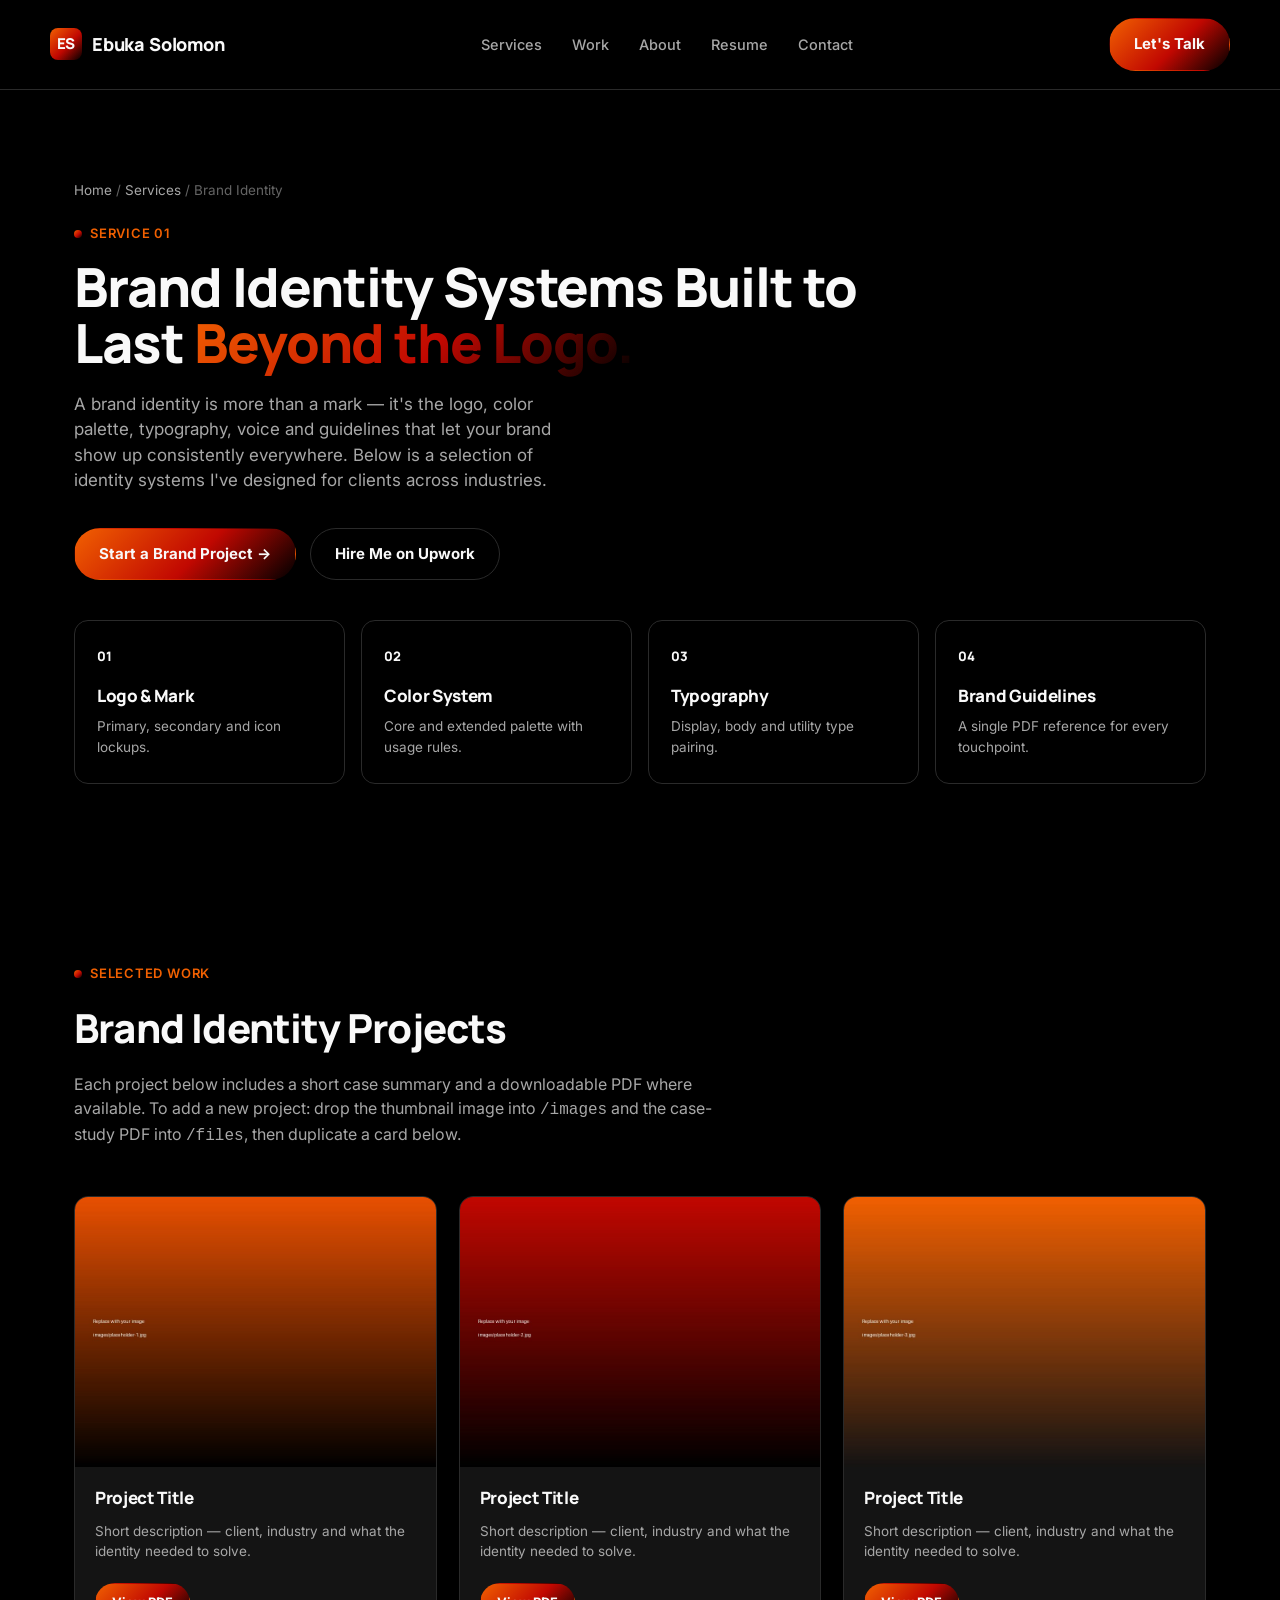
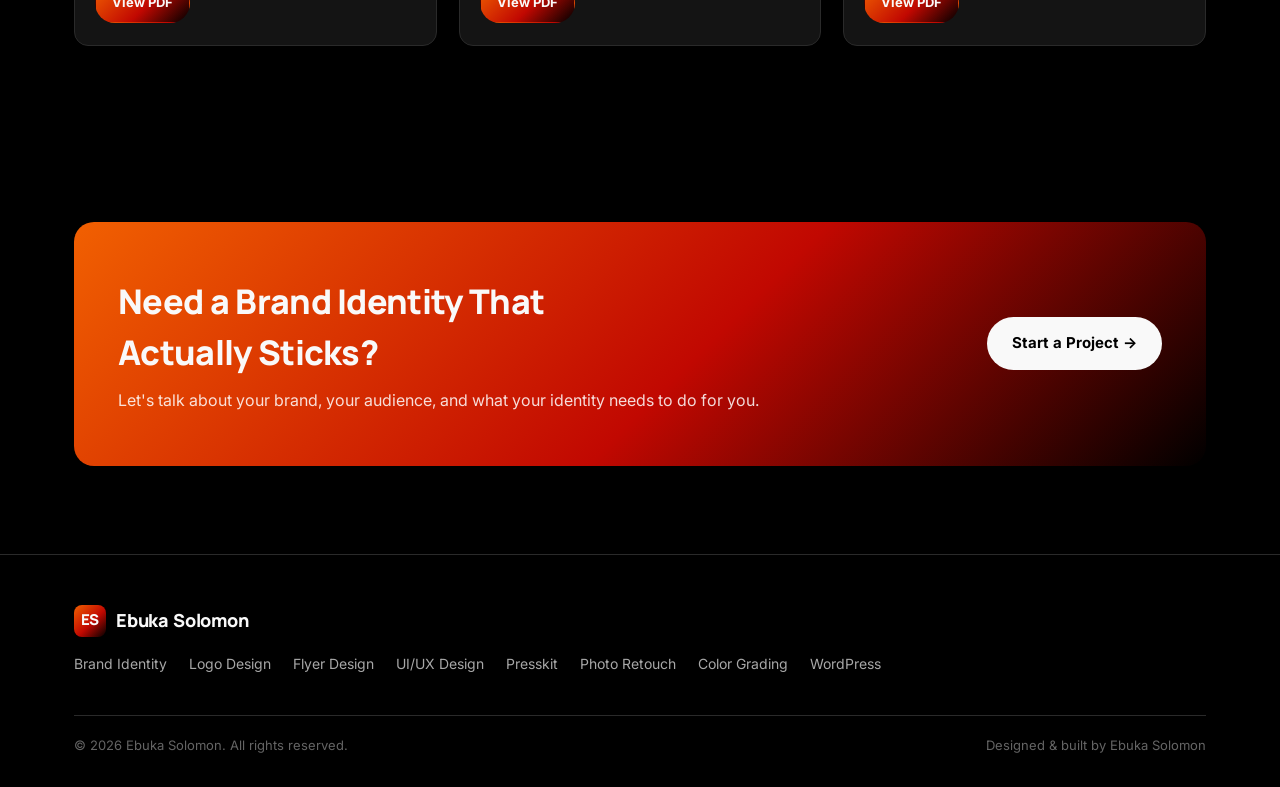
==== brand-identity/index.html @ 31905769 "Add files via upload" ====
<!DOCTYPE html>
<html lang="en">
<head>
<meta charset="UTF-8">
<meta name="viewport" content="width=device-width, initial-scale=1.0">
<title>Brand Identity Design — Ebuka Solomon</title>
<meta name="description" content="Brand identity design portfolio by Ebuka Solomon — logo systems, color, type and full brand guidelines.">
<link rel="preconnect" href="https://fonts.googleapis.com">
<link href="https://fonts.googleapis.com/css2?family=Manrope:wght@500;700;800&family=Inter:wght@400;500;600;700&display=swap" rel="stylesheet">
<link rel="stylesheet" href="../css/styles.css">
<link rel="icon" href="../favicon.ico" sizes="any">
<link rel="icon" type="image/png" sizes="32x32" href="../favicon-32.png">
<link rel="icon" type="image/png" sizes="16x16" href="../favicon-16.png">
<link rel="apple-touch-icon" href="../apple-touch-icon.png">
<link rel="manifest" href="../site.webmanifest">
</head>
<body>

<header class="site-header">
  <div class="wrap nav">
    <a href="../index.html" class="logo">
      <span class="logo-mark">ES</span> Ebuka Solomon
    </a>
    <ul class="nav-links">
      <li><a href="../index.html#services">Services</a></li>
      <li><a href="../index.html#work">Work</a></li>
      <li><a href="../index.html#about">About</a></li>
      <li><a href="../index.html#resume">Resume</a></li>
      <li><a href="../index.html#contact">Contact</a></li>
    </ul>
    <div class="nav-cta">
      <a href="../index.html#contact" class="btn btn-primary">Let's Talk</a>
      <button class="nav-toggle">☰</button>
    </div>
  </div>
</header>

<!-- SERVICE HERO -->
<section class="hero" style="padding-bottom:40px;">
  <div class="wrap">
    <div class="breadcrumb reveal"><a href="../index.html">Home</a> / <a href="../index.html#services">Services</a> / Brand Identity</div>
    <span class="eyebrow reveal">Service 01</span>
    <h1 class="reveal" style="font-size:clamp(34px,4.6vw,54px); max-width:820px;">Brand Identity Systems Built to Last <span class="accent">Beyond the Logo.</span></h1>
    <p class="hero-sub reveal">A brand identity is more than a mark — it's the logo, color palette, typography, voice and guidelines that let your brand show up consistently everywhere. Below is a selection of identity systems I've designed for clients across industries.</p>
    <div class="hero-cta reveal">
      <a href="../index.html#contact" class="btn btn-primary">Start a Brand Project →</a>
      <a href="https://www.upwork.com/freelancers/ebukasolomon" class="btn btn-outline" target="_blank">Hire Me on Upwork</a>
    </div>
  </div>
</section>

<!-- WHAT'S INCLUDED -->
<section style="padding-top:0;">
  <div class="wrap reveal">
    <div class="services-grid" style="grid-template-columns:repeat(4,1fr);">
      <div class="service-card featured"><span class="num">01</span><h3>Logo &amp; Mark</h3><p>Primary, secondary and icon lockups.</p></div>
      <div class="service-card featured"><span class="num">02</span><h3>Color System</h3><p>Core and extended palette with usage rules.</p></div>
      <div class="service-card featured"><span class="num">03</span><h3>Typography</h3><p>Display, body and utility type pairing.</p></div>
      <div class="service-card featured"><span class="num">04</span><h3>Brand Guidelines</h3><p>A single PDF reference for every touchpoint.</p></div>
    </div>
  </div>
</section>

<!-- PROJECT GRID -->
<section>
  <div class="wrap">
    <div class="section-head reveal">
      <span class="eyebrow">Selected Work</span>
      <h2>Brand Identity Projects</h2>
      <p>Each project below includes a short case summary and a downloadable PDF where available. To add a new project: drop the thumbnail image into <code>/images</code> and the case-study PDF into <code>/files</code>, then duplicate a card below.</p>
    </div>

    <div class="project-grid reveal">

      <!-- PROJECT CARD 1 — duplicate this block for each new project -->
      <div class="project-card">
        <img class="project-thumb" src="../images/placeholder-1.jpg" alt="Project thumbnail — replace with your image">
        <div class="project-body">
          <h3>Project Title</h3>
          <p>Short description — client, industry and what the identity needed to solve.</p>
          <div class="project-links">
            <a class="pdf" href="../files/project-brief.pdf" target="_blank">View PDF</a>
          </div>
        </div>
      </div>

      <!-- PROJECT CARD 2 -->
      <div class="project-card">
        <img class="project-thumb" src="../images/placeholder-2.jpg" alt="Project thumbnail — replace with your image">
        <div class="project-body">
          <h3>Project Title</h3>
          <p>Short description — client, industry and what the identity needed to solve.</p>
          <div class="project-links">
            <a class="pdf" href="../files/project-brief.pdf" target="_blank">View PDF</a>
          </div>
        </div>
      </div>

      <!-- PROJECT CARD 3 -->
      <div class="project-card">
        <img class="project-thumb" src="../images/placeholder-3.jpg" alt="Project thumbnail — replace with your image">
        <div class="project-body">
          <h3>Project Title</h3>
          <p>Short description — client, industry and what the identity needed to solve.</p>
          <div class="project-links">
            <a class="pdf" href="../files/project-brief.pdf" target="_blank">View PDF</a>
          </div>
        </div>
      </div>

    </div>
  </div>
</section>

<!-- CTA -->
<section>
  <div class="wrap reveal">
    <div class="cta-panel">
      <div>
        <h2>Need a Brand Identity That Actually Sticks?</h2>
        <p>Let's talk about your brand, your audience, and what your identity needs to do for you.</p>
      </div>
      <a href="../index.html#contact" class="btn btn-dark">Start a Project →</a>
    </div>
  </div>
</section>

<footer class="site-footer">
  <div class="wrap">
    <div class="footer-grid">
      <div>
        <a href="../index.html" class="logo"><span class="logo-mark">ES</span> Ebuka Solomon</a>
        <ul class="footer-links">
          <li><a href="../brand-identity/index.html">Brand Identity</a></li>
          <li><a href="../logo-design/index.html">Logo Design</a></li>
          <li><a href="../flyer-design/index.html">Flyer Design</a></li>
          <li><a href="../ui-ux-design/index.html">UI/UX Design</a></li>
          <li><a href="../press-kit/index.html">Presskit</a></li>
          <li><a href="../photo-retouch/index.html">Photo Retouch</a></li>
          <li><a href="../color-grading/index.html">Color Grading</a></li>
          <li><a href="../wordpress-design/index.html">WordPress</a></li>
        </ul>
      </div>
    </div>
    <div class="footer-bottom">
      <span>© 2026 Ebuka Solomon. All rights reserved.</span>
      <span>Designed &amp; built by Ebuka Solomon</span>
    </div>
  </div>
</footer>

<script src="../js/main.js"></script>
</body>
</html>
---- css/styles.css ----
/* =========================================================
   EBUKA SOLOMON — PORTFOLIO DESIGN SYSTEM
   Palette: Branding Orange #E85002, Black #000000,
   Gradient (#F16001 -> #C10801 -> #000000),
   White #F9F9F9, Gray #646464, Dark Gray #333333, Light Gray #A7A7A7
   ========================================================= */

:root {
  --black: #000000;
  --dark-gray: #1A1A1A;
  --panel: #141414;
  --border: #2A2A2A;
  --orange: #E85002;
  --orange-bright: #F16001;
  --orange-deep: #C10801;
  --white: #F9F9F9;
  --gray: #646464;
  --light-gray: #A7A7A7;

  --grad-brand: linear-gradient(135deg, #F16001 0%, #C10801 55%, #000000 100%);

  --font-display: "Manrope", "Helvetica Neue", Arial, sans-serif;
  --font-body: "Inter", "Helvetica Neue", Arial, sans-serif;

  --radius-lg: 20px;
  --radius-md: 14px;
  --radius-sm: 8px;

  --container: 1180px;
}

* { box-sizing: border-box; }
html { scroll-behavior: smooth; }

body {
  margin: 0;
  background: var(--black);
  color: var(--white);
  font-family: var(--font-body);
  line-height: 1.5;
  -webkit-font-smoothing: antialiased;
}

img { max-width: 100%; display: block; }
a { color: inherit; text-decoration: none; }

h1, h2, h3, h4 {
  font-family: var(--font-display);
  margin: 0;
  letter-spacing: -0.02em;
  font-weight: 800;
}

p { margin: 0; color: var(--light-gray); }

.wrap {
  max-width: var(--container);
  margin: 0 auto;
  padding: 0 24px;
}

.eyebrow {
  display: inline-flex;
  align-items: center;
  gap: 8px;
  font-family: var(--font-body);
  font-size: 13px;
  font-weight: 600;
  letter-spacing: 0.06em;
  text-transform: uppercase;
  color: var(--orange-bright);
  margin-bottom: 14px;
}
.eyebrow::before {
  content: "";
  width: 8px;
  height: 8px;
  border-radius: 50%;
  background: var(--grad-brand);
}

/* ---------- Buttons ---------- */
.btn {
  display: inline-flex;
  align-items: center;
  gap: 8px;
  padding: 14px 24px;
  border-radius: 999px;
  font-weight: 700;
  font-size: 15px;
  font-family: var(--font-body);
  border: 1px solid transparent;
  cursor: pointer;
  transition: transform .15s ease, opacity .15s ease, background .15s ease;
}
.btn:hover { transform: translateY(-2px); }
.btn-primary { background: var(--grad-brand); color: var(--white); }
.btn-primary:hover { opacity: .92; }
.btn-outline { border-color: var(--border); color: var(--white); background: transparent; }
.btn-outline:hover { border-color: var(--orange-bright); }
.btn-dark { background: var(--white); color: var(--black); }

/* ---------- Header / Nav ---------- */
.site-header {
  position: sticky;
  top: 0;
  z-index: 50;
  background: rgba(0,0,0,0.85);
  backdrop-filter: blur(10px);
  border-bottom: 1px solid var(--border);
}
.nav {
  display: flex;
  align-items: center;
  justify-content: space-between;
  padding: 18px 0;
}
.logo {
  display: flex;
  align-items: center;
  gap: 10px;
  font-family: var(--font-display);
  font-weight: 800;
  font-size: 18px;
  letter-spacing: -0.01em;
}
.logo-mark {
  width: 32px;
  height: 32px;
  border-radius: 8px;
  background: var(--grad-brand);
  display: flex;
  align-items: center;
  justify-content: center;
  font-size: 15px;
  font-weight: 800;
  color: var(--white);
}
.nav-links {
  display: flex;
  align-items: center;
  gap: 30px;
  list-style: none;
  padding: 0;
  margin: 0;
}
.nav-links a {
  font-size: 14.5px;
  font-weight: 500;
  color: var(--light-gray);
  transition: color .15s ease;
}
.nav-links a:hover, .nav-links a.active { color: var(--white); }
.nav-cta { display: flex; align-items: center; gap: 14px; }
.nav-toggle { display: none; }

@media (max-width: 860px) {
  .nav-links { display: none; }
  .nav-toggle {
    display: block;
    background: none;
    border: 1px solid var(--border);
    border-radius: 8px;
    color: var(--white);
    padding: 8px 12px;
    font-size: 14px;
  }
}

/* ---------- Hero ---------- */
.hero {
  padding: 90px 0 60px;
  position: relative;
  overflow: hidden;
}
.hero-grid {
  display: grid;
  grid-template-columns: 1.1fr 0.9fr;
  gap: 40px;
  align-items: center;
}
.hero h1 {
  font-size: clamp(38px, 5.2vw, 64px);
  line-height: 1.04;
}
.hero h1 .accent {
  background: var(--grad-brand);
  -webkit-background-clip: text;
  background-clip: text;
  color: transparent;
}
.hero-sub {
  margin-top: 22px;
  font-size: 17px;
  max-width: 480px;
  color: var(--light-gray);
}
.hero-cta {
  display: flex;
  gap: 14px;
  margin-top: 34px;
  flex-wrap: wrap;
}
.hero-visual {
  position: relative;
  height: 380px;
  border-radius: var(--radius-lg);
  background: radial-gradient(circle at 30% 30%, #F16001 0%, #C10801 45%, #000000 85%);
  overflow: hidden;
}
.hero-visual::after {
  content: "";
  position: absolute;
  inset: 0;
  background: radial-gradient(circle at 70% 75%, rgba(255,255,255,0.12), transparent 55%);
}
.trust-strip {
  margin-top: 60px;
  padding-top: 30px;
  border-top: 1px solid var(--border);
  display: flex;
  align-items: center;
  gap: 34px;
  flex-wrap: wrap;
}
.trust-strip span {
  color: var(--gray);
  font-size: 13px;
  text-transform: uppercase;
  letter-spacing: 0.06em;
}
.trust-strip .platforms {
  display: flex;
  gap: 26px;
  flex-wrap: wrap;
  font-family: var(--font-display);
  font-weight: 700;
  color: var(--light-gray);
  font-size: 15px;
}

/* ---------- Sections generic ---------- */
section { padding: 88px 0; }
.section-head {
  max-width: 640px;
  margin-bottom: 48px;
}
.section-head h2 { font-size: clamp(28px, 3.4vw, 40px); }
.section-head p { margin-top: 14px; font-size: 16px; }

.section-light {
  background: var(--white);
  color: var(--black);
  border-radius: 32px;
}
.section-light p { color: var(--gray); }
.section-light .eyebrow { color: var(--orange-deep); }

/* ---------- Services grid ---------- */
.services-grid {
  display: grid;
  grid-template-columns: repeat(4, 1fr);
  gap: 16px;
}
.service-card {
  background: var(--black);
  border: 1px solid var(--border);
  border-radius: var(--radius-md);
  padding: 26px 22px;
  transition: border-color .15s ease, transform .15s ease;
}
.service-card:hover { border-color: var(--orange); transform: translateY(-3px); }
.service-card .num {
  font-family: var(--font-display);
  font-weight: 800;
  font-size: 13px;
  color: var(--orange);
  margin-bottom: 16px;
  display: block;
}
.service-card h3 { font-size: 17px; color: var(--black); margin-bottom: 8px; }
.service-card p { font-size: 13.5px; color: var(--gray); }
.service-card .learn {
  margin-top: 16px;
  font-size: 13px;
  font-weight: 700;
  color: var(--orange-deep);
  display: inline-flex;
  align-items: center;
  gap: 6px;
}
.service-card.featured { background: var(--black); }
.service-card.featured h3, .service-card.featured .num { color: var(--white); }
.service-card.featured p { color: var(--light-gray); }

@media (max-width: 980px) { .services-grid { grid-template-columns: repeat(2, 1fr); } }
@media (max-width: 560px) { .services-grid { grid-template-columns: 1fr; } }

/* ---------- Stats ---------- */
.stats-panel {
  display: grid;
  grid-template-columns: repeat(4, 1fr);
  gap: 16px;
  background: var(--orange);
  border-radius: var(--radius-lg);
  padding: 34px 30px;
}
.stat h3 { font-size: 34px; color: var(--white); }
.stat p { color: rgba(255,255,255,0.85); font-size: 13px; margin-top: 4px; }
@media (max-width: 700px) { .stats-panel { grid-template-columns: repeat(2, 1fr); } }

/* ---------- Project / work grid ---------- */
.filter-row {
  display: flex;
  gap: 10px;
  flex-wrap: wrap;
  margin-bottom: 36px;
}
.filter-pill {
  padding: 9px 18px;
  border-radius: 999px;
  border: 1px solid var(--border);
  font-size: 13.5px;
  font-weight: 600;
  color: var(--light-gray);
  background: transparent;
  cursor: pointer;
}
.filter-pill.active { background: var(--grad-brand); color: var(--white); border-color: transparent; }

.project-grid {
  display: grid;
  grid-template-columns: repeat(3, 1fr);
  gap: 22px;
}
.project-card {
  border-radius: var(--radius-md);
  overflow: hidden;
  background: var(--panel);
  border: 1px solid var(--border);
  display: flex;
  flex-direction: column;
}
.project-thumb {
  aspect-ratio: 4/3;
  width: 100%;
  object-fit: cover;
  background: var(--dark-gray);
}
.project-body { padding: 18px 20px 22px; display: flex; flex-direction: column; gap: 10px; flex: 1; }
.project-body h3 { font-size: 17px; }
.project-body p { font-size: 13.5px; }
.project-links {
  margin-top: auto;
  display: flex;
  gap: 10px;
  padding-top: 12px;
  flex-wrap: wrap;
}
.project-links a {
  font-size: 13px;
  font-weight: 700;
  padding: 9px 16px;
  border-radius: 999px;
  border: 1px solid var(--border);
}
.project-links a.pdf { background: var(--grad-brand); border-color: transparent; }
.project-links a:hover { border-color: var(--orange-bright); }

@media (max-width: 980px) { .project-grid { grid-template-columns: repeat(2, 1fr); } }
@media (max-width: 620px) { .project-grid { grid-template-columns: 1fr; } }

/* ---------- Resume block ---------- */
.resume-block {
  display: flex;
  align-items: center;
  justify-content: space-between;
  gap: 30px;
  flex-wrap: wrap;
  background: var(--panel);
  border: 1px solid var(--border);
  border-radius: var(--radius-lg);
  padding: 40px;
}
.resume-block h3 { font-size: 24px; margin-bottom: 8px; }
.resume-block p { max-width: 420px; }

/* ---------- Testimonial / CTA ---------- */
.cta-panel {
  background: var(--grad-brand);
  border-radius: var(--radius-lg);
  padding: 54px 44px;
  display: flex;
  align-items: center;
  justify-content: space-between;
  gap: 30px;
  flex-wrap: wrap;
}
.cta-panel h2 { font-size: clamp(26px, 3vw, 34px); max-width: 460px; }
.cta-panel p { color: rgba(255,255,255,0.85); margin-top: 10px; }

/* ---------- Footer ---------- */
.site-footer {
  border-top: 1px solid var(--border);
  padding: 50px 0 34px;
}
.footer-grid {
  display: flex;
  justify-content: space-between;
  flex-wrap: wrap;
  gap: 30px;
}
.footer-links {
  display: flex;
  gap: 22px;
  list-style: none;
  padding: 0;
  margin: 14px 0 0;
  flex-wrap: wrap;
}
.footer-links a { color: var(--light-gray); font-size: 14px; }
.footer-links a:hover { color: var(--orange-bright); }
.footer-bottom {
  margin-top: 40px;
  padding-top: 20px;
  border-top: 1px solid var(--border);
  display: flex;
  justify-content: space-between;
  flex-wrap: wrap;
  gap: 10px;
  color: var(--gray);
  font-size: 13px;
}

/* ---------- About page bits ---------- */
.about-grid {
  display: grid;
  grid-template-columns: 0.8fr 1.2fr;
  gap: 50px;
  align-items: center;
}
.about-photo {
  aspect-ratio: 4/5;
  border-radius: var(--radius-lg);
  background: var(--grad-brand);
}
@media (max-width: 860px) { .about-grid, .hero-grid { grid-template-columns: 1fr; } .hero-visual { height: 260px; } }

/* ---------- Breadcrumb (service pages) ---------- */
.breadcrumb {
  font-size: 13.5px;
  color: var(--gray);
  margin-bottom: 20px;
}
.breadcrumb a { color: var(--light-gray); }
.breadcrumb a:hover { color: var(--orange-bright); }

/* ---------- Contact ---------- */
.contact-grid {
  display: grid;
  grid-template-columns: 1fr 1fr;
  gap: 40px;
}
.contact-list { display: flex; flex-direction: column; gap: 18px; margin-top: 26px; }
.contact-item {
  display: flex;
  align-items: center;
  gap: 14px;
  padding: 16px 18px;
  border: 1px solid var(--border);
  border-radius: var(--radius-md);
}
.contact-item .ic {
  width: 38px; height: 38px;
  border-radius: 50%;
  background: var(--grad-brand);
  display: flex; align-items: center; justify-content: center;
  font-weight: 800;
  flex-shrink: 0;
}
@media (max-width: 860px) { .contact-grid { grid-template-columns: 1fr; } }

.reveal { opacity: 0; transform: translateY(18px); transition: opacity .6s ease, transform .6s ease; }
.reveal.in { opacity: 1; transform: none; }

@media (prefers-reduced-motion: reduce) {
  .reveal { opacity: 1; transform: none; transition: none; }
  html { scroll-behavior: auto; }
}
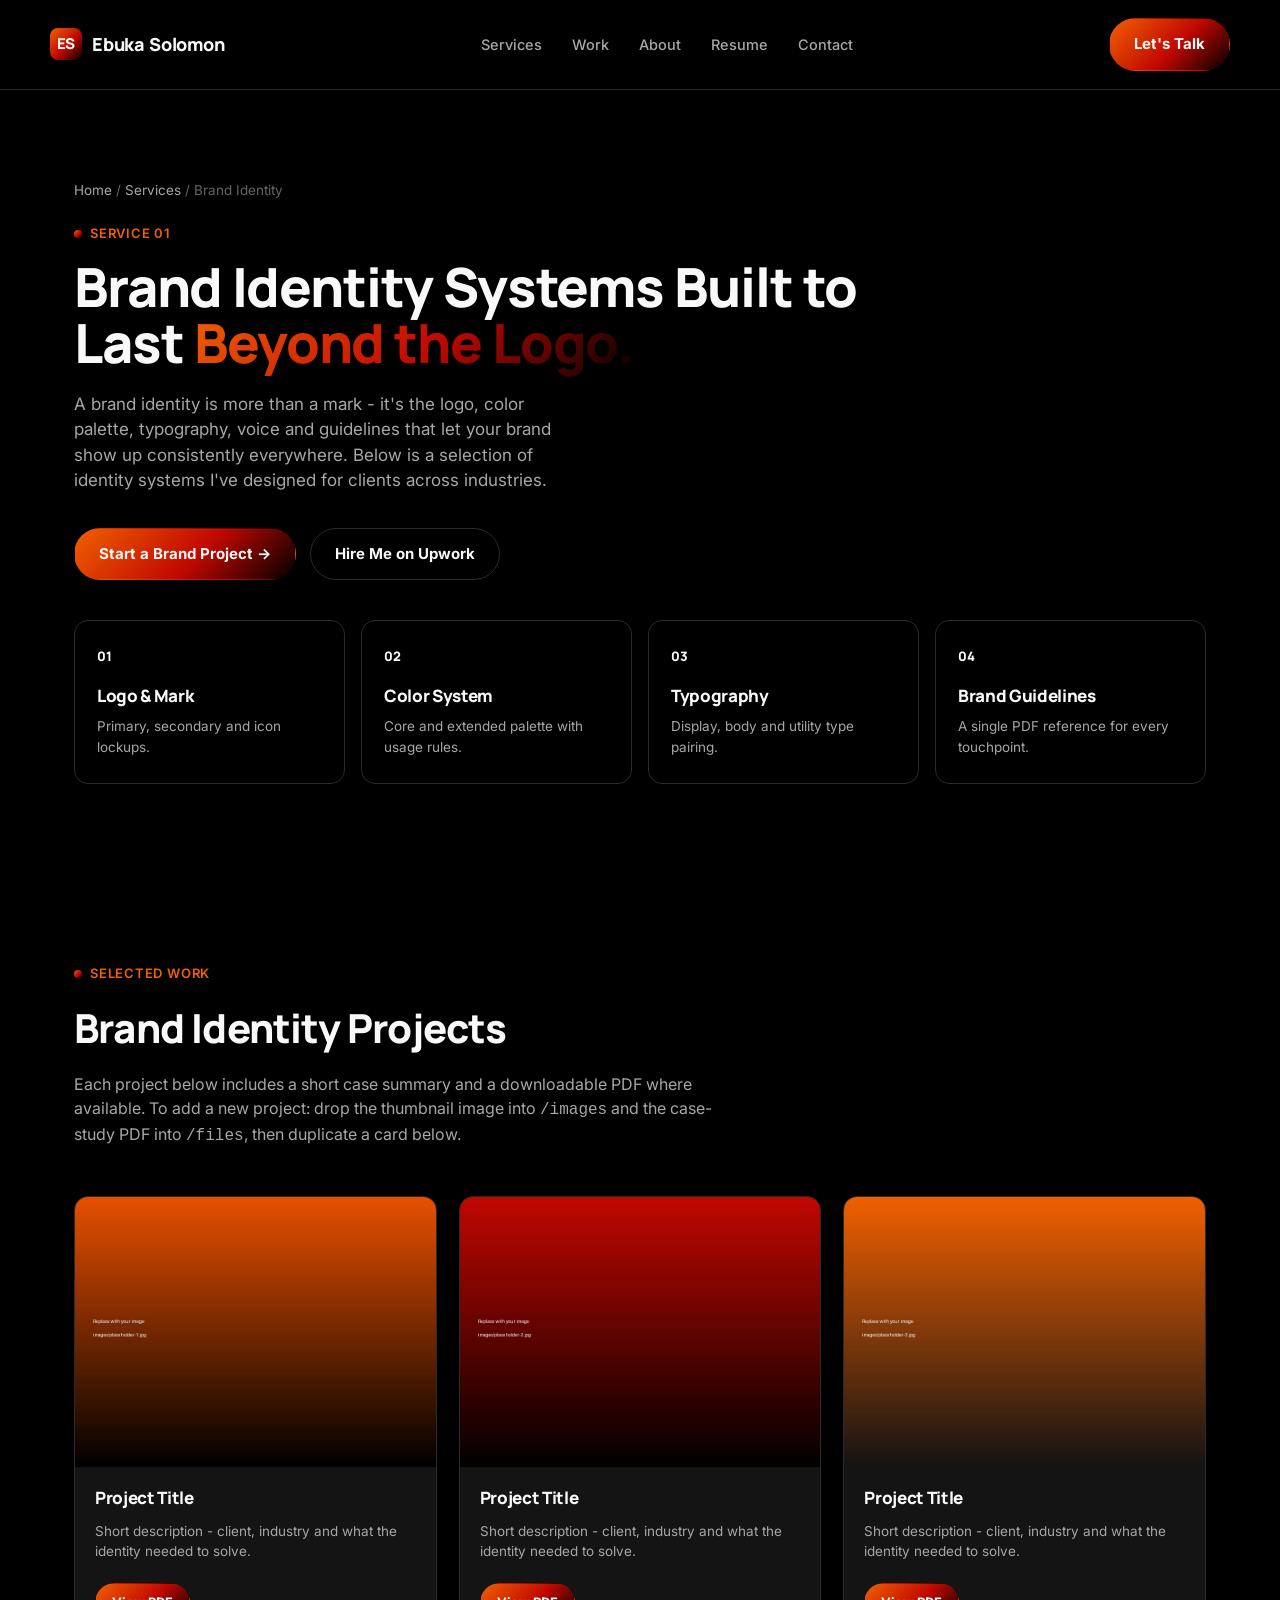
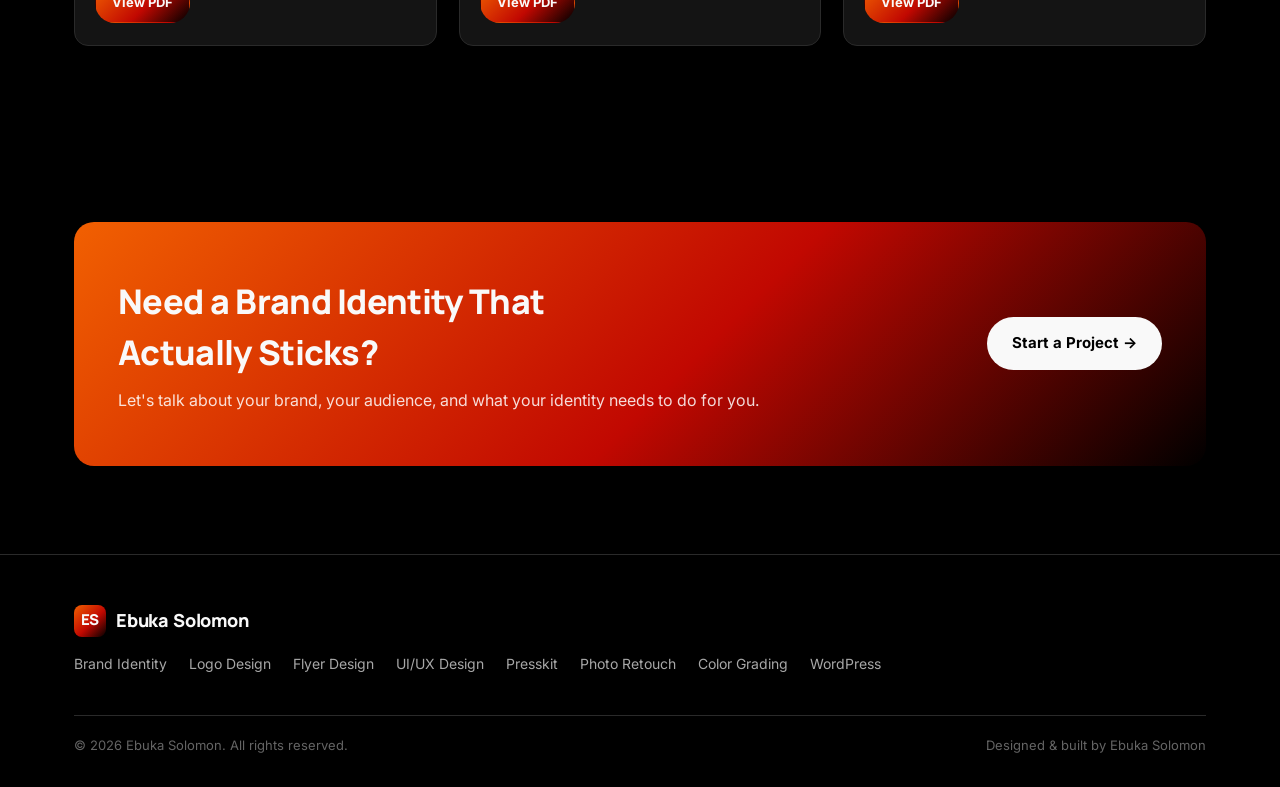
==== commit 82a39b78: "Add files via upload" ====
--- a/brand-identity/index.html
+++ b/brand-identity/index.html
@@ -3,8 +3,8 @@
 <head>
 <meta charset="UTF-8">
 <meta name="viewport" content="width=device-width, initial-scale=1.0">
-<title>Brand Identity Design — Ebuka Solomon</title>
-<meta name="description" content="Brand identity design portfolio by Ebuka Solomon — logo systems, color, type and full brand guidelines.">
+<title>Brand Identity Design - Ebuka Solomon</title>
+<meta name="description" content="Brand identity design portfolio by Ebuka Solomon - logo systems, color, type and full brand guidelines.">
 <link rel="preconnect" href="https://fonts.googleapis.com">
 <link href="https://fonts.googleapis.com/css2?family=Manrope:wght@500;700;800&family=Inter:wght@400;500;600;700&display=swap" rel="stylesheet">
 <link rel="stylesheet" href="../css/styles.css">
@@ -25,7 +25,7 @@
       <li><a href="../index.html#services">Services</a></li>
       <li><a href="../index.html#work">Work</a></li>
       <li><a href="../index.html#about">About</a></li>
-      <li><a href="../index.html#resume">Resume</a></li>
+      <li><a href="../resume/index.html">Resume</a></li>
       <li><a href="../index.html#contact">Contact</a></li>
     </ul>
     <div class="nav-cta">
@@ -41,7 +41,7 @@
     <div class="breadcrumb reveal"><a href="../index.html">Home</a> / <a href="../index.html#services">Services</a> / Brand Identity</div>
     <span class="eyebrow reveal">Service 01</span>
     <h1 class="reveal" style="font-size:clamp(34px,4.6vw,54px); max-width:820px;">Brand Identity Systems Built to Last <span class="accent">Beyond the Logo.</span></h1>
-    <p class="hero-sub reveal">A brand identity is more than a mark — it's the logo, color palette, typography, voice and guidelines that let your brand show up consistently everywhere. Below is a selection of identity systems I've designed for clients across industries.</p>
+    <p class="hero-sub reveal">A brand identity is more than a mark - it's the logo, color palette, typography, voice and guidelines that let your brand show up consistently everywhere. Below is a selection of identity systems I've designed for clients across industries.</p>
     <div class="hero-cta reveal">
       <a href="../index.html#contact" class="btn btn-primary">Start a Brand Project →</a>
       <a href="https://www.upwork.com/freelancers/ebukasolomon" class="btn btn-outline" target="_blank">Hire Me on Upwork</a>
@@ -72,12 +72,12 @@
 
     <div class="project-grid reveal">
 
-      <!-- PROJECT CARD 1 — duplicate this block for each new project -->
+      <!-- PROJECT CARD 1 - duplicate this block for each new project -->
       <div class="project-card">
-        <img class="project-thumb" src="../images/placeholder-1.jpg" alt="Project thumbnail — replace with your image">
+        <img class="project-thumb" src="../images/placeholder-1.jpg" alt="Project thumbnail - replace with your image">
         <div class="project-body">
           <h3>Project Title</h3>
-          <p>Short description — client, industry and what the identity needed to solve.</p>
+          <p>Short description - client, industry and what the identity needed to solve.</p>
           <div class="project-links">
             <a class="pdf" href="../files/project-brief.pdf" target="_blank">View PDF</a>
           </div>
@@ -86,10 +86,10 @@
 
       <!-- PROJECT CARD 2 -->
       <div class="project-card">
-        <img class="project-thumb" src="../images/placeholder-2.jpg" alt="Project thumbnail — replace with your image">
+        <img class="project-thumb" src="../images/placeholder-2.jpg" alt="Project thumbnail - replace with your image">
         <div class="project-body">
           <h3>Project Title</h3>
-          <p>Short description — client, industry and what the identity needed to solve.</p>
+          <p>Short description - client, industry and what the identity needed to solve.</p>
           <div class="project-links">
             <a class="pdf" href="../files/project-brief.pdf" target="_blank">View PDF</a>
           </div>
@@ -98,10 +98,10 @@
 
       <!-- PROJECT CARD 3 -->
       <div class="project-card">
-        <img class="project-thumb" src="../images/placeholder-3.jpg" alt="Project thumbnail — replace with your image">
+        <img class="project-thumb" src="../images/placeholder-3.jpg" alt="Project thumbnail - replace with your image">
         <div class="project-body">
           <h3>Project Title</h3>
-          <p>Short description — client, industry and what the identity needed to solve.</p>
+          <p>Short description - client, industry and what the identity needed to solve.</p>
           <div class="project-links">
             <a class="pdf" href="../files/project-brief.pdf" target="_blank">View PDF</a>
           </div>
--- a/css/styles.css
+++ b/css/styles.css
@@ -207,12 +207,23 @@
   border-radius: var(--radius-lg);
   background: radial-gradient(circle at 30% 30%, #F16001 0%, #C10801 45%, #000000 85%);
   overflow: hidden;
+  padding: 16px;
+}
+.hero-visual img {
+  display: block;
+  width: 100%;
+  height: 100%;
+  object-fit: contain;
+  border-radius: calc(var(--radius-lg) - 8px);
+  position: relative;
+  z-index: 1;
 }
 .hero-visual::after {
   content: "";
   position: absolute;
   inset: 0;
   background: radial-gradient(circle at 70% 75%, rgba(255,255,255,0.12), transparent 55%);
+  pointer-events: none;
 }
 .trust-strip {
   margin-top: 60px;
@@ -239,7 +250,86 @@
   font-size: 15px;
 }
 
-/* ---------- Sections generic ---------- */
+/* ---------- Trusted-by marquee ---------- */
+.trust-marquee-section {
+  padding: 0;
+  border-top: 1px solid var(--border);
+  border-bottom: 1px solid var(--border);
+  background: var(--panel);
+}
+.trust-marquee-inner {
+  display: flex;
+  align-items: center;
+  gap: 40px;
+  padding: 28px 0;
+}
+.trust-marquee-label {
+  flex-shrink: 0;
+  padding-left: 24px;
+  font-size: 12.5px;
+  font-weight: 700;
+  letter-spacing: 0.08em;
+  text-transform: uppercase;
+  color: var(--gray);
+  white-space: nowrap;
+}
+.trust-marquee-viewport {
+  flex: 1;
+  overflow: hidden;
+  mask-image: linear-gradient(90deg, transparent, black 8%, black 92%, transparent);
+  -webkit-mask-image: linear-gradient(90deg, transparent, black 8%, black 92%, transparent);
+}
+.trust-marquee-track {
+  display: flex;
+  align-items: center;
+  gap: 44px;
+  width: max-content;
+  animation: trust-scroll 38s linear infinite;
+}
+.trust-marquee-section:hover .trust-marquee-track { animation-play-state: paused; }
+.trust-logo {
+  display: flex;
+  align-items: center;
+  gap: 8px;
+  font-family: var(--font-display);
+  font-weight: 800;
+  font-size: 17px;
+  color: var(--light-gray);
+  white-space: nowrap;
+  opacity: 0.85;
+  transition: opacity .15s ease, color .15s ease;
+}
+.trust-logo:hover { opacity: 1; color: var(--white); }
+.trust-logo .dot {
+  width: 7px; height: 7px;
+  border-radius: 50%;
+  background: var(--grad-brand);
+  flex-shrink: 0;
+}
+.trust-logo-img {
+  height: 30px;
+  width: auto;
+  max-width: 150px;
+  object-fit: contain;
+  opacity: 0.8;
+  transition: opacity .15s ease;
+  flex-shrink: 0;
+}
+.trust-logo-img:hover { opacity: 1; }
+@media (max-width: 700px) {
+  .trust-logo-img { height: 24px; max-width: 120px; }
+}
+@keyframes trust-scroll {
+  from { transform: translateX(0); }
+  to { transform: translateX(-50%); }
+}
+@media (prefers-reduced-motion: reduce) {
+  .trust-marquee-track { animation: none; }
+}
+@media (max-width: 700px) {
+  .trust-marquee-label { padding-left: 16px; font-size: 11px; }
+  .trust-logo { font-size: 15px; }
+}
 section { padding: 88px 0; }
 .section-head {
   max-width: 640px;
@@ -432,7 +522,6 @@
   font-size: 13px;
 }
 
-/* ---------- About page bits ---------- */
 .about-grid {
   display: grid;
   grid-template-columns: 0.8fr 1.2fr;
@@ -443,6 +532,15 @@
   aspect-ratio: 4/5;
   border-radius: var(--radius-lg);
   background: var(--grad-brand);
+  padding: 16px;
+  overflow: hidden;
+}
+.about-photo img {
+  display: block;
+  width: 100%;
+  height: 100%;
+  object-fit: contain;
+  border-radius: calc(var(--radius-lg) - 8px);
 }
 @media (max-width: 860px) { .about-grid, .hero-grid { grid-template-columns: 1fr; } .hero-visual { height: 260px; } }
 
@@ -480,6 +578,40 @@
 }
 @media (max-width: 860px) { .contact-grid { grid-template-columns: 1fr; } }
 
+/* ---------- Contact row (horizontal, clickable pills) ---------- */
+.contact-row {
+  display: flex;
+  flex-wrap: wrap;
+  gap: 14px;
+  margin-top: 26px;
+}
+.contact-pill {
+  display: flex;
+  align-items: center;
+  gap: 10px;
+  padding: 12px 20px 12px 12px;
+  border: 1px solid var(--border);
+  border-radius: 999px;
+  transition: border-color .15s ease, transform .15s ease;
+}
+.contact-pill:hover { border-color: var(--orange-bright); transform: translateY(-2px); }
+.contact-pill .ic {
+  width: 32px; height: 32px;
+  border-radius: 50%;
+  background: var(--grad-brand);
+  display: flex; align-items: center; justify-content: center;
+  font-weight: 800;
+  font-size: 13px;
+  flex-shrink: 0;
+  color: var(--white);
+}
+.contact-pill span.label {
+  font-size: 13.5px;
+  font-weight: 600;
+  color: var(--white);
+}
+@media (max-width: 600px) { .contact-row { gap: 10px; } .contact-pill { padding: 10px 16px 10px 10px; } }
+
 .reveal { opacity: 0; transform: translateY(18px); transition: opacity .6s ease, transform .6s ease; }
 .reveal.in { opacity: 1; transform: none; }
 
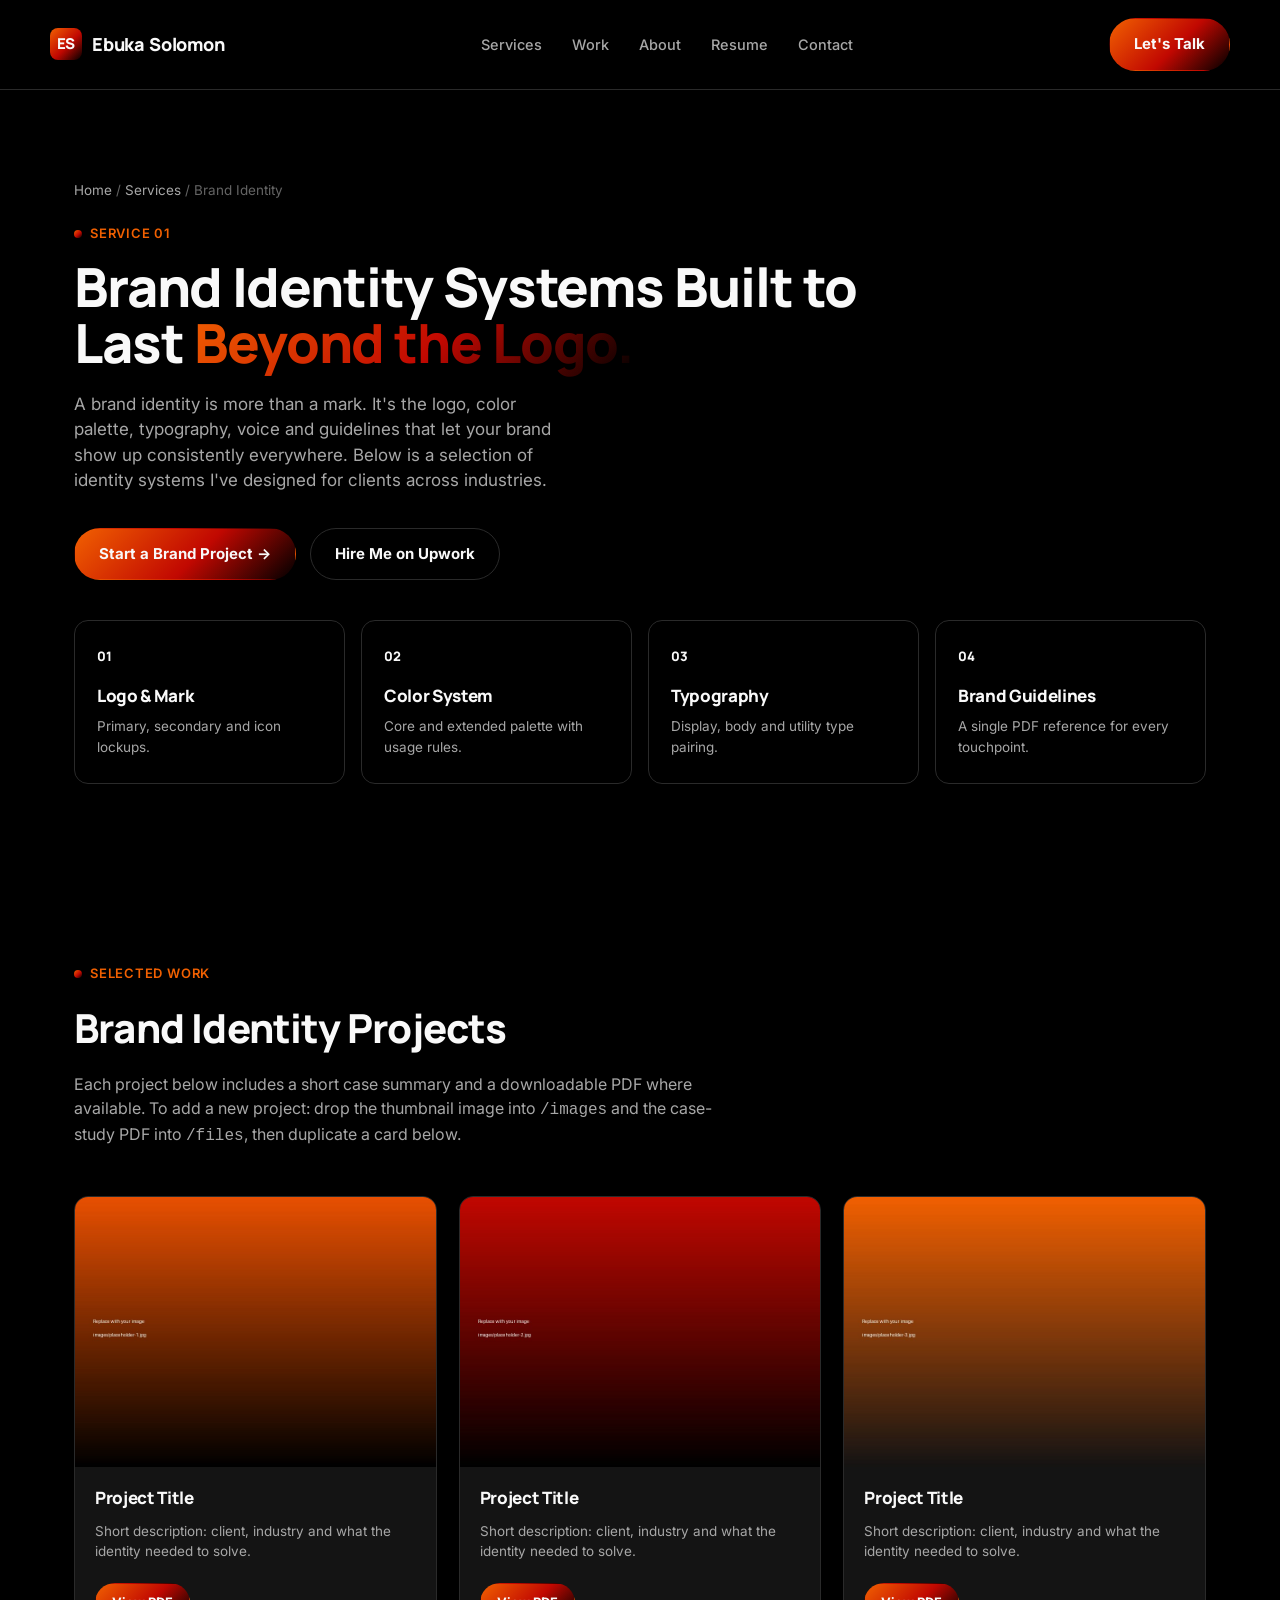
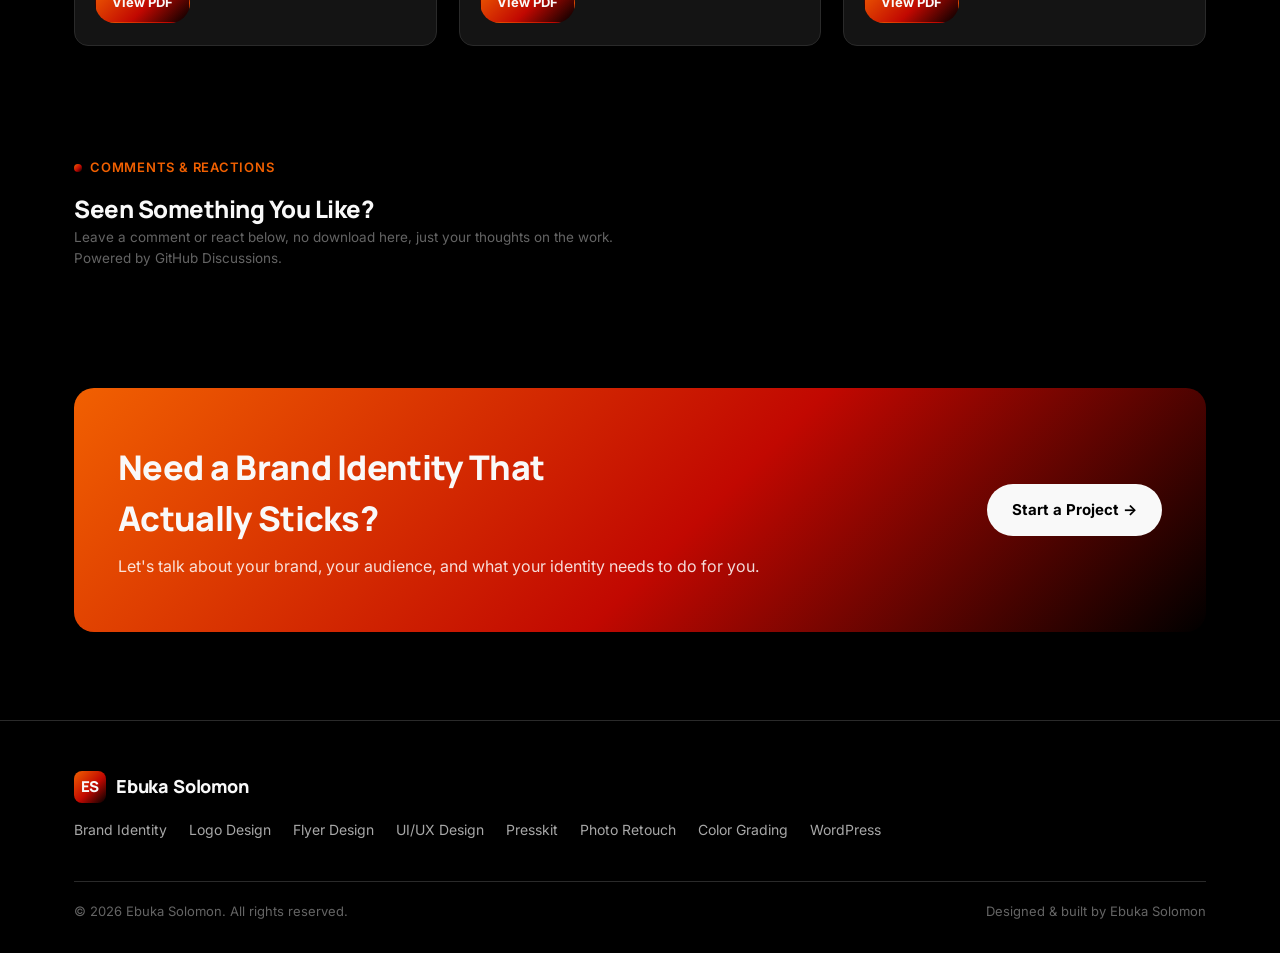
==== commit 0d9caed1: "Add files via upload" ====
--- a/brand-identity/index.html
+++ b/brand-identity/index.html
@@ -3,8 +3,8 @@
 <head>
 <meta charset="UTF-8">
 <meta name="viewport" content="width=device-width, initial-scale=1.0">
-<title>Brand Identity Design - Ebuka Solomon</title>
-<meta name="description" content="Brand identity design portfolio by Ebuka Solomon - logo systems, color, type and full brand guidelines.">
+<title>Brand Identity Design: Ebuka Solomon</title>
+<meta name="description" content="Brand identity design portfolio by Ebuka Solomon: logo systems, color, type and full brand guidelines.">
 <link rel="preconnect" href="https://fonts.googleapis.com">
 <link href="https://fonts.googleapis.com/css2?family=Manrope:wght@500;700;800&family=Inter:wght@400;500;600;700&display=swap" rel="stylesheet">
 <link rel="stylesheet" href="../css/styles.css">
@@ -41,7 +41,7 @@
     <div class="breadcrumb reveal"><a href="../index.html">Home</a> / <a href="../index.html#services">Services</a> / Brand Identity</div>
     <span class="eyebrow reveal">Service 01</span>
     <h1 class="reveal" style="font-size:clamp(34px,4.6vw,54px); max-width:820px;">Brand Identity Systems Built to Last <span class="accent">Beyond the Logo.</span></h1>
-    <p class="hero-sub reveal">A brand identity is more than a mark - it's the logo, color palette, typography, voice and guidelines that let your brand show up consistently everywhere. Below is a selection of identity systems I've designed for clients across industries.</p>
+    <p class="hero-sub reveal">A brand identity is more than a mark. It's the logo, color palette, typography, voice and guidelines that let your brand show up consistently everywhere. Below is a selection of identity systems I've designed for clients across industries.</p>
     <div class="hero-cta reveal">
       <a href="../index.html#contact" class="btn btn-primary">Start a Brand Project →</a>
       <a href="https://www.upwork.com/freelancers/ebukasolomon" class="btn btn-outline" target="_blank">Hire Me on Upwork</a>
@@ -72,12 +72,12 @@
 
     <div class="project-grid reveal">
 
-      <!-- PROJECT CARD 1 - duplicate this block for each new project -->
+      <!-- PROJECT CARD 1, duplicate this block for each new project -->
       <div class="project-card">
-        <img class="project-thumb" src="../images/placeholder-1.jpg" alt="Project thumbnail - replace with your image">
+        <img class="project-thumb" src="../images/placeholder-1.jpg" alt="Project thumbnail, replace with your image">
         <div class="project-body">
           <h3>Project Title</h3>
-          <p>Short description - client, industry and what the identity needed to solve.</p>
+          <p>Short description: client, industry and what the identity needed to solve.</p>
           <div class="project-links">
             <a class="pdf" href="../files/project-brief.pdf" target="_blank">View PDF</a>
           </div>
@@ -86,10 +86,10 @@
 
       <!-- PROJECT CARD 2 -->
       <div class="project-card">
-        <img class="project-thumb" src="../images/placeholder-2.jpg" alt="Project thumbnail - replace with your image">
+        <img class="project-thumb" src="../images/placeholder-2.jpg" alt="Project thumbnail, replace with your image">
         <div class="project-body">
           <h3>Project Title</h3>
-          <p>Short description - client, industry and what the identity needed to solve.</p>
+          <p>Short description: client, industry and what the identity needed to solve.</p>
           <div class="project-links">
             <a class="pdf" href="../files/project-brief.pdf" target="_blank">View PDF</a>
           </div>
@@ -98,10 +98,10 @@
 
       <!-- PROJECT CARD 3 -->
       <div class="project-card">
-        <img class="project-thumb" src="../images/placeholder-3.jpg" alt="Project thumbnail - replace with your image">
+        <img class="project-thumb" src="../images/placeholder-3.jpg" alt="Project thumbnail, replace with your image">
         <div class="project-body">
           <h3>Project Title</h3>
-          <p>Short description - client, industry and what the identity needed to solve.</p>
+          <p>Short description: client, industry and what the identity needed to solve.</p>
           <div class="project-links">
             <a class="pdf" href="../files/project-brief.pdf" target="_blank">View PDF</a>
           </div>
@@ -109,6 +109,31 @@
       </div>
 
     </div>
+  </div>
+</section>
+
+<!-- COMMENTS & REACTIONS -->
+<section class="comments-section">
+  <div class="wrap reveal">
+    <span class="eyebrow">Comments &amp; Reactions</span>
+    <h2>Seen Something You Like?</h2>
+    <p class="comments-note">Leave a comment or react below, no download here, just your thoughts on the work. Powered by GitHub Discussions.</p>
+    <script src="https://giscus.app/client.js"
+      data-repo="ebukarofficial/ebukasolomon.github.io"
+      data-repo-id="REPLACE_WITH_YOUR_REPO_ID"
+      data-category="General"
+      data-category-id="REPLACE_WITH_YOUR_CATEGORY_ID"
+      data-mapping="pathname"
+      data-strict="0"
+      data-reactions-enabled="1"
+      data-emit-metadata="0"
+      data-input-position="top"
+      data-theme="transparent_dark"
+      data-lang="en"
+      data-loading="lazy"
+      crossorigin="anonymous"
+      async>
+    </script>
   </div>
 </section>
 
--- a/css/styles.css
+++ b/css/styles.css
@@ -368,13 +368,13 @@
   margin-bottom: 16px;
   display: block;
 }
-.service-card h3 { font-size: 17px; color: var(--black); margin-bottom: 8px; }
-.service-card p { font-size: 13.5px; color: var(--gray); }
+.service-card h3 { font-size: 17px; color: var(--white); margin-bottom: 8px; }
+.service-card p { font-size: 13.5px; color: var(--light-gray); }
 .service-card .learn {
   margin-top: 16px;
   font-size: 13px;
   font-weight: 700;
-  color: var(--orange-deep);
+  color: var(--orange-bright);
   display: inline-flex;
   align-items: center;
   gap: 6px;
@@ -382,6 +382,17 @@
 .service-card.featured { background: var(--black); }
 .service-card.featured h3, .service-card.featured .num { color: var(--white); }
 .service-card.featured p { color: var(--light-gray); }
+.service-icon {
+  width: 40px;
+  height: 40px;
+  border-radius: 10px;
+  background: rgba(232,80,2,0.12);
+  display: flex;
+  align-items: center;
+  justify-content: center;
+  margin-bottom: 14px;
+}
+.service-icon svg { width: 20px; height: 20px; stroke: var(--orange-bright); }
 
 @media (max-width: 980px) { .services-grid { grid-template-columns: repeat(2, 1fr); } }
 @media (max-width: 560px) { .services-grid { grid-template-columns: 1fr; } }
@@ -460,6 +471,14 @@
 @media (max-width: 980px) { .project-grid { grid-template-columns: repeat(2, 1fr); } }
 @media (max-width: 620px) { .project-grid { grid-template-columns: 1fr; } }
 
+.project-grid-4 {
+  display: grid;
+  grid-template-columns: repeat(4, 1fr);
+  gap: 22px;
+}
+@media (max-width: 980px) { .project-grid-4 { grid-template-columns: repeat(2, 1fr); } }
+@media (max-width: 620px) { .project-grid-4 { grid-template-columns: 1fr; } }
+
 /* ---------- Resume block ---------- */
 .resume-block {
   display: flex;
@@ -520,6 +539,17 @@
   gap: 10px;
   color: var(--gray);
   font-size: 13px;
+}
+
+/* ---------- Comments / reactions (giscus) ---------- */
+.comments-section {
+  padding: 20px 0 10px;
+}
+.comments-note {
+  font-size: 13.5px;
+  color: var(--gray);
+  margin-bottom: 22px;
+  max-width: 560px;
 }
 
 .about-grid {
@@ -577,6 +607,65 @@
   flex-shrink: 0;
 }
 @media (max-width: 860px) { .contact-grid { grid-template-columns: 1fr; } }
+
+/* ---------- Logo Folio gallery (view-only, white bg -> dark bg) ---------- */
+.folio-grid {
+  display: grid;
+  grid-template-columns: repeat(6, 1fr);
+  gap: 12px;
+}
+.folio-tile {
+  position: relative;
+  aspect-ratio: 1/1;
+  border-radius: var(--radius-sm);
+  overflow: hidden;
+  border: 1px solid var(--border);
+  background: var(--panel);
+  cursor: default;
+}
+.folio-tile img {
+  width: 100%;
+  height: 100%;
+  object-fit: cover;
+  display: block;
+}
+.folio-tile .cap {
+  position: absolute;
+  inset: auto 0 0 0;
+  padding: 6px 8px;
+  font-size: 11px;
+  font-weight: 600;
+  color: var(--white);
+  background: linear-gradient(to top, rgba(0,0,0,0.85), transparent);
+  opacity: 0;
+  transition: opacity .15s ease;
+  white-space: nowrap;
+  overflow: hidden;
+  text-overflow: ellipsis;
+}
+.folio-tile:hover .cap { opacity: 1; }
+.folio-tile:hover img { transform: scale(1.04); }
+.folio-tile img { transition: transform .2s ease; }
+.folio-divider {
+  grid-column: 1 / -1;
+  display: flex;
+  align-items: center;
+  gap: 14px;
+  margin: 8px 0 4px;
+  font-size: 12px;
+  font-weight: 700;
+  letter-spacing: 0.08em;
+  text-transform: uppercase;
+  color: var(--gray);
+}
+.folio-divider::before, .folio-divider::after {
+  content: "";
+  flex: 1;
+  height: 1px;
+  background: var(--border);
+}
+@media (max-width: 980px) { .folio-grid { grid-template-columns: repeat(4, 1fr); } }
+@media (max-width: 620px) { .folio-grid { grid-template-columns: repeat(3, 1fr); } }
 
 /* ---------- Contact row (horizontal, clickable pills) ---------- */
 .contact-row {
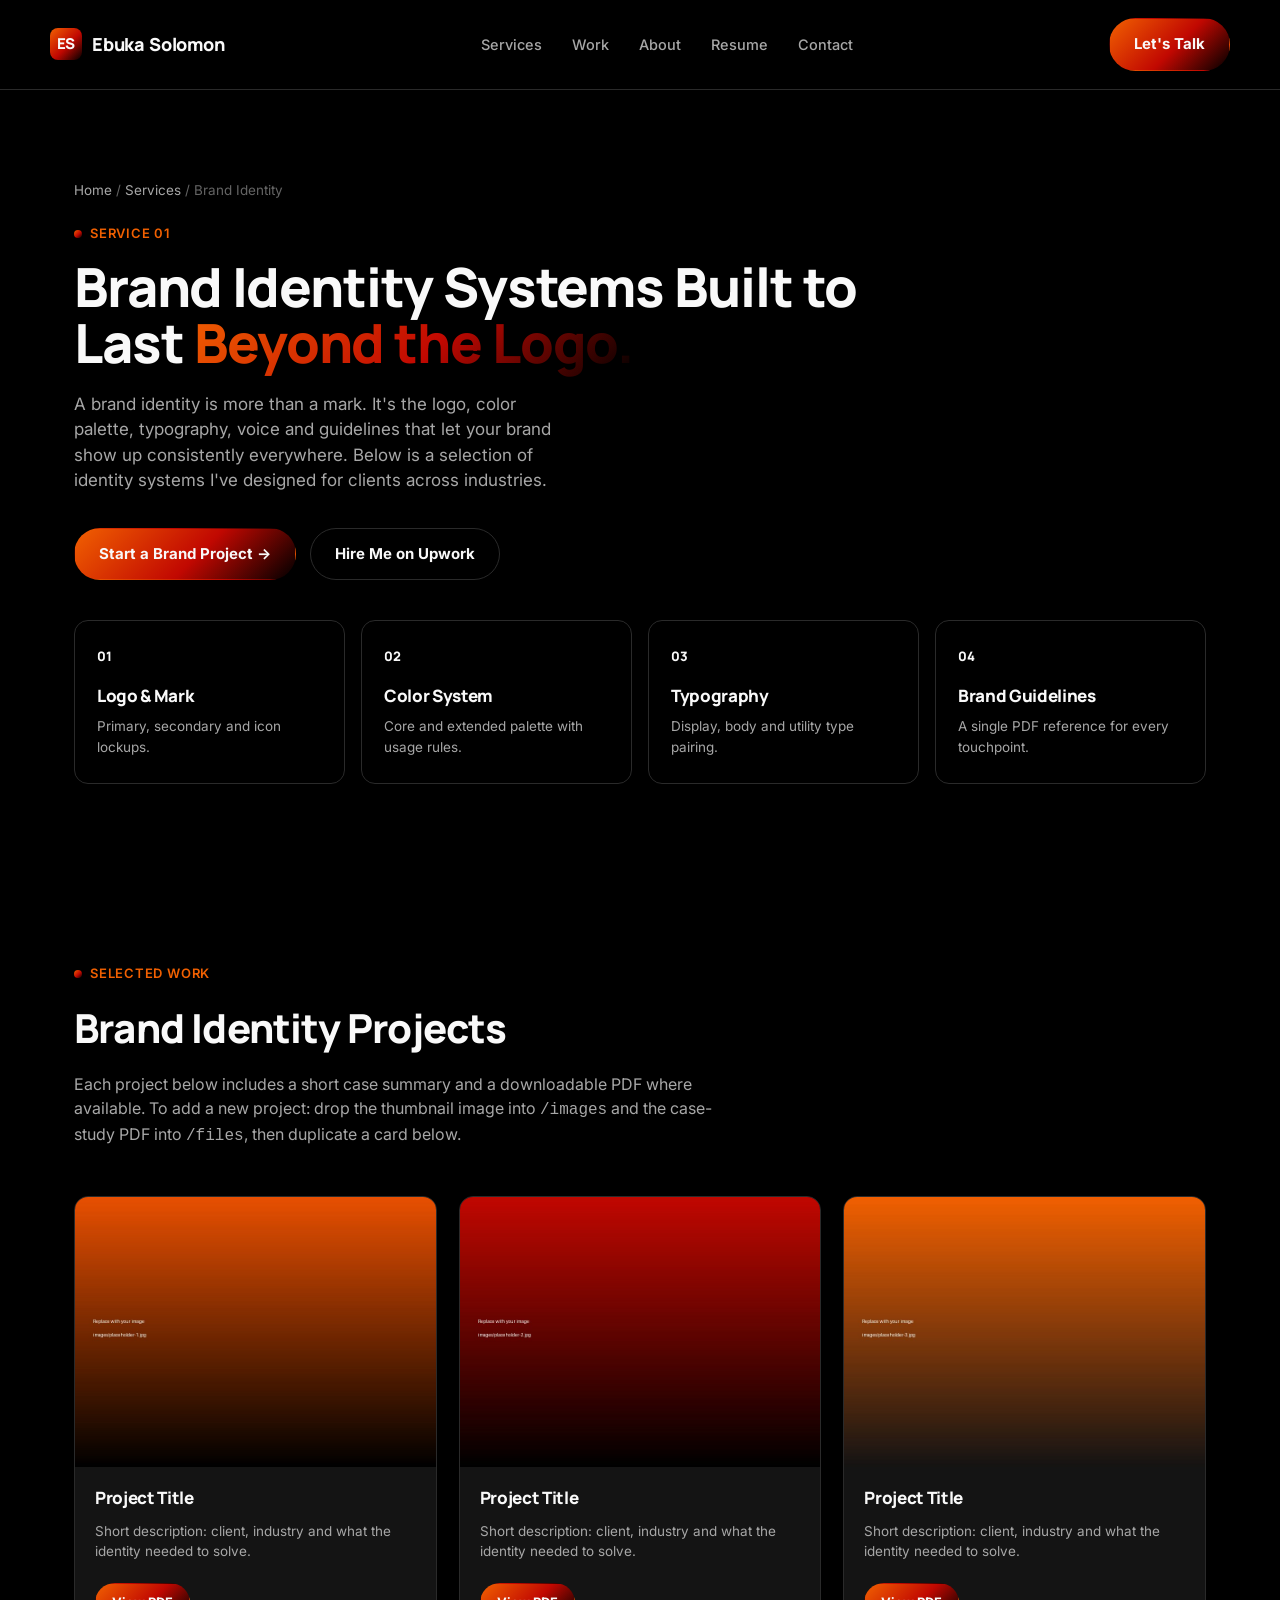
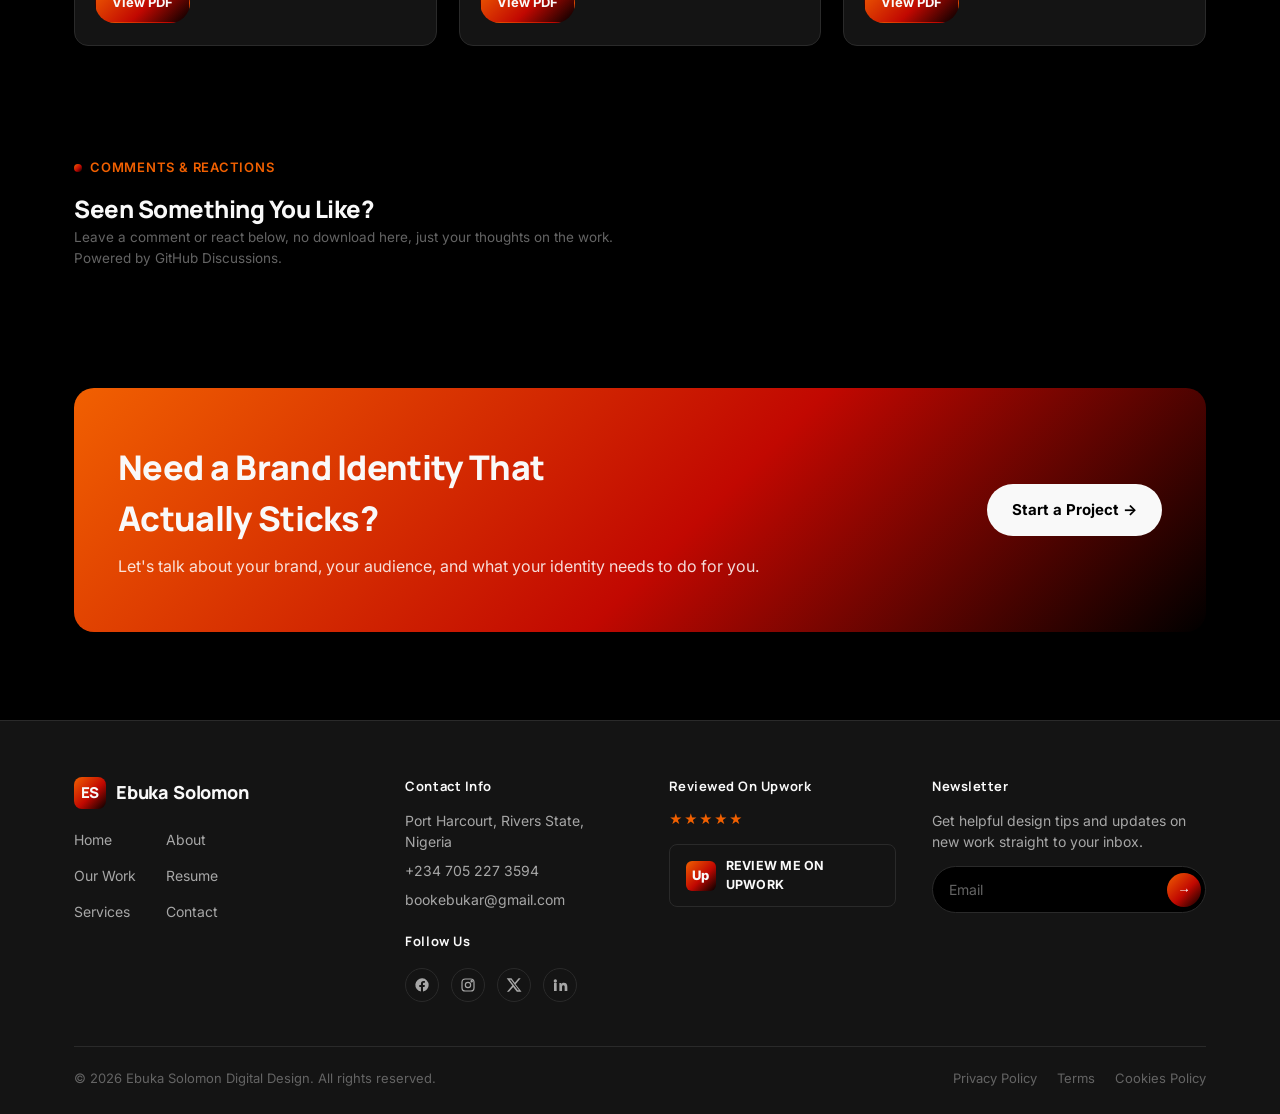
==== commit 52a7f52a: "Add files via upload" ====
--- a/brand-identity/index.html
+++ b/brand-identity/index.html
@@ -74,7 +74,7 @@
 
       <!-- PROJECT CARD 1, duplicate this block for each new project -->
       <div class="project-card">
-        <img class="project-thumb" src="../images/placeholder-1.jpg" alt="Project thumbnail, replace with your image">
+        <img class="project-thumb lightbox-img" data-group="brand-identity-projects" src="../images/placeholder-1.jpg" alt="Project thumbnail, replace with your image">
         <div class="project-body">
           <h3>Project Title</h3>
           <p>Short description: client, industry and what the identity needed to solve.</p>
@@ -86,7 +86,7 @@
 
       <!-- PROJECT CARD 2 -->
       <div class="project-card">
-        <img class="project-thumb" src="../images/placeholder-2.jpg" alt="Project thumbnail, replace with your image">
+        <img class="project-thumb lightbox-img" data-group="brand-identity-projects" src="../images/placeholder-2.jpg" alt="Project thumbnail, replace with your image">
         <div class="project-body">
           <h3>Project Title</h3>
           <p>Short description: client, industry and what the identity needed to solve.</p>
@@ -98,7 +98,7 @@
 
       <!-- PROJECT CARD 3 -->
       <div class="project-card">
-        <img class="project-thumb" src="../images/placeholder-3.jpg" alt="Project thumbnail, replace with your image">
+        <img class="project-thumb lightbox-img" data-group="brand-identity-projects" src="../images/placeholder-3.jpg" alt="Project thumbnail, replace with your image">
         <div class="project-body">
           <h3>Project Title</h3>
           <p>Short description: client, industry and what the identity needed to solve.</p>
@@ -153,23 +153,72 @@
 <footer class="site-footer">
   <div class="wrap">
     <div class="footer-grid">
-      <div>
+
+      <div class="footer-col">
         <a href="../index.html" class="logo"><span class="logo-mark">ES</span> Ebuka Solomon</a>
-        <ul class="footer-links">
-          <li><a href="../brand-identity/index.html">Brand Identity</a></li>
-          <li><a href="../logo-design/index.html">Logo Design</a></li>
-          <li><a href="../flyer-design/index.html">Flyer Design</a></li>
-          <li><a href="../ui-ux-design/index.html">UI/UX Design</a></li>
-          <li><a href="../press-kit/index.html">Presskit</a></li>
-          <li><a href="../photo-retouch/index.html">Photo Retouch</a></li>
-          <li><a href="../color-grading/index.html">Color Grading</a></li>
-          <li><a href="../wordpress-design/index.html">WordPress</a></li>
-        </ul>
-      </div>
-    </div>
+        <div class="footer-nav-cols">
+          <ul class="footer-links">
+            <li><a href="../index.html">Home</a></li>
+            <li><a href="../index.html#work">Our Work</a></li>
+            <li><a href="../index.html#services">Services</a></li>
+          </ul>
+          <ul class="footer-links">
+            <li><a href="../index.html#about">About</a></li>
+            <li><a href="../resume/index.html">Resume</a></li>
+            <li><a href="../index.html#contact">Contact</a></li>
+          </ul>
+        </div>
+      </div>
+
+      <div class="footer-col">
+        <h4>Contact Info</h4>
+        <div class="footer-contact-line">Port Harcourt, Rivers State, Nigeria</div>
+        <div class="footer-contact-line"><a href="tel:+2347052273594">+234 705 227 3594</a></div>
+        <div class="footer-contact-line"><a href="mailto:bookebukar@gmail.com">bookebukar@gmail.com</a></div>
+        <h4 style="margin-top:22px;">Follow Us</h4>
+        <div class="footer-social">
+          <a href="#" target="_blank" rel="noopener" aria-label="Facebook">
+            <svg viewBox="0 0 24 24" fill="currentColor"><path d="M22 12a10 10 0 1 0-11.6 9.9v-7H7.9V12h2.5V9.8c0-2.5 1.5-3.9 3.8-3.9 1.1 0 2.2.2 2.2.2v2.5h-1.3c-1.2 0-1.6.8-1.6 1.6V12h2.8l-.4 2.9h-2.4v7A10 10 0 0 0 22 12z"/></svg>
+          </a>
+          <a href="#" target="_blank" rel="noopener" aria-label="Instagram">
+            <svg viewBox="0 0 24 24" fill="none" stroke="currentColor" stroke-width="1.8"><rect x="3" y="3" width="18" height="18" rx="5"/><circle cx="12" cy="12" r="4"/><circle cx="17.5" cy="6.5" r="1"/></svg>
+          </a>
+          <a href="#" target="_blank" rel="noopener" aria-label="X (Twitter)">
+            <svg viewBox="0 0 24 24" fill="currentColor"><path d="M18.9 2H22l-7.6 8.7L23.3 22h-7l-5.5-7.1L4.5 22H1.4l8.1-9.3L1 2h7.2l5 6.6L18.9 2zm-1.2 18h1.7L7.4 4H5.6l12.1 16z"/></svg>
+          </a>
+          <a href="https://www.linkedin.com/in/ebukarofficial/" target="_blank" rel="noopener" aria-label="LinkedIn">
+            <svg viewBox="0 0 24 24" fill="currentColor"><path d="M4.98 3.5a2.5 2.5 0 1 1 0 5 2.5 2.5 0 0 1 0-5zM3 9h4v12H3V9zm7 0h3.8v1.7h.05c.53-1 1.83-2.05 3.77-2.05C21.5 8.65 23 11 23 14.8V21h-4v-5.5c0-1.3-.03-3-1.83-3-1.83 0-2.11 1.43-2.11 2.9V21h-4V9z"/></svg>
+          </a>
+        </div>
+      </div>
+
+      <div class="footer-col">
+        <h4>Reviewed On Upwork</h4>
+        <div class="footer-stars">★★★★★</div>
+        <a href="https://www.upwork.com/freelancers/ebukasolomon" target="_blank" rel="noopener" class="footer-review-badge">
+          <span class="mark">Up</span>
+          <span class="txt">REVIEW ME ON UPWORK</span>
+        </a>
+      </div>
+
+      <div class="footer-col footer-newsletter">
+        <h4>Newsletter</h4>
+        <p>Get helpful design tips and updates on new work straight to your inbox.</p>
+        <form class="footer-newsletter-form" onsubmit="event.preventDefault(); var e=this.querySelector('input').value; if(e){window.location.href='mailto:bookebukar@gmail.com?subject=Newsletter%20Signup&body=Please%20add%20me%20to%20the%20newsletter%3A%20'+encodeURIComponent(e);}">
+          <input type="email" placeholder="Email" required>
+          <button type="submit" aria-label="Subscribe">→</button>
+        </form>
+      </div>
+
+    </div>
+
     <div class="footer-bottom">
-      <span>© 2026 Ebuka Solomon. All rights reserved.</span>
-      <span>Designed &amp; built by Ebuka Solomon</span>
+      <span>© 2026 Ebuka Solomon Digital Design. All rights reserved.</span>
+      <div class="footer-bottom-links">
+        <a href="../privacy-policy.html">Privacy Policy</a>
+        <a href="../terms.html">Terms</a>
+        <a href="../cookies-policy.html">Cookies Policy</a>
+      </div>
     </div>
   </div>
 </footer>
--- a/css/styles.css
+++ b/css/styles.css
@@ -511,34 +511,139 @@
 /* ---------- Footer ---------- */
 .site-footer {
   border-top: 1px solid var(--border);
-  padding: 50px 0 34px;
+  padding: 56px 0 28px;
+  background: var(--panel);
 }
 .footer-grid {
+  display: grid;
+  grid-template-columns: 1.3fr 1fr 1fr 1.1fr;
+  gap: 36px;
+}
+.footer-col h4 {
+  font-size: 13px;
+  font-weight: 700;
+  letter-spacing: 0.04em;
+  color: var(--white);
+  margin-bottom: 14px;
+}
+.footer-nav-cols {
+  display: flex;
+  gap: 30px;
+  margin-top: 18px;
+}
+.footer-links {
+  display: flex;
+  flex-direction: column;
+  gap: 12px;
+  list-style: none;
+  padding: 0;
+  margin: 0;
+}
+.footer-links a { color: var(--light-gray); font-size: 14px; }
+.footer-links a:hover { color: var(--orange-bright); }
+.footer-contact-line {
+  font-size: 14px;
+  color: var(--light-gray);
+  margin-bottom: 8px;
+}
+.footer-contact-line a { color: var(--light-gray); }
+.footer-contact-line a:hover { color: var(--orange-bright); }
+.footer-social {
+  display: flex;
+  gap: 12px;
+  margin-top: 16px;
+}
+.footer-social a {
+  width: 34px; height: 34px;
+  border-radius: 50%;
+  border: 1px solid var(--border);
+  display: flex; align-items: center; justify-content: center;
+  color: var(--light-gray);
+  transition: border-color .15s ease, color .15s ease;
+}
+.footer-social a:hover { border-color: var(--orange-bright); color: var(--orange-bright); }
+.footer-social svg { width: 16px; height: 16px; }
+
+.footer-review-badge {
+  display: flex;
+  align-items: center;
+  gap: 10px;
+  padding: 12px 16px;
+  border: 1px solid var(--border);
+  border-radius: var(--radius-sm);
+  margin-top: 14px;
+  transition: border-color .15s ease;
+}
+.footer-review-badge:hover { border-color: var(--orange-bright); }
+.footer-review-badge .mark {
+  width: 30px; height: 30px;
+  border-radius: 6px;
+  background: var(--grad-brand);
+  display: flex; align-items: center; justify-content: center;
+  font-weight: 800;
+  font-size: 13px;
+  color: var(--white);
+  flex-shrink: 0;
+}
+.footer-review-badge .txt { font-size: 12.5px; font-weight: 700; color: var(--white); letter-spacing: 0.02em; }
+.footer-stars { color: var(--orange-bright); font-size: 13px; letter-spacing: 1px; margin-bottom: 4px; }
+.footer-review-sub { font-size: 11.5px; color: var(--gray); }
+
+.footer-newsletter p { font-size: 14px; color: var(--light-gray); margin-bottom: 14px; }
+.footer-newsletter-form {
+  display: flex;
+  align-items: center;
+  border: 1px solid var(--border);
+  border-radius: 999px;
+  padding: 4px 4px 4px 16px;
+  background: var(--black);
+}
+.footer-newsletter-form input {
+  flex: 1;
+  background: none;
+  border: none;
+  outline: none;
+  color: var(--white);
+  font-size: 14px;
+  font-family: var(--font-body);
+  padding: 10px 0;
+}
+.footer-newsletter-form input::placeholder { color: var(--gray); }
+.footer-newsletter-form button {
+  width: 34px; height: 34px;
+  border-radius: 50%;
+  background: var(--grad-brand);
+  border: none;
+  color: var(--white);
+  display: flex; align-items: center; justify-content: center;
+  cursor: pointer;
+  flex-shrink: 0;
+  transition: transform .15s ease;
+}
+.footer-newsletter-form button:hover { transform: scale(1.06); }
+
+.footer-bottom {
+  margin-top: 44px;
+  padding-top: 22px;
+  border-top: 1px solid var(--border);
   display: flex;
   justify-content: space-between;
   flex-wrap: wrap;
-  gap: 30px;
-}
-.footer-links {
-  display: flex;
-  gap: 22px;
-  list-style: none;
-  padding: 0;
-  margin: 14px 0 0;
-  flex-wrap: wrap;
-}
-.footer-links a { color: var(--light-gray); font-size: 14px; }
-.footer-links a:hover { color: var(--orange-bright); }
-.footer-bottom {
-  margin-top: 40px;
-  padding-top: 20px;
-  border-top: 1px solid var(--border);
-  display: flex;
-  justify-content: space-between;
-  flex-wrap: wrap;
-  gap: 10px;
+  gap: 12px;
   color: var(--gray);
   font-size: 13px;
+}
+.footer-bottom-links { display: flex; gap: 20px; }
+.footer-bottom-links a { color: var(--gray); }
+.footer-bottom-links a:hover { color: var(--orange-bright); }
+
+@media (max-width: 980px) {
+  .footer-grid { grid-template-columns: 1fr 1fr; }
+}
+@media (max-width: 620px) {
+  .footer-grid { grid-template-columns: 1fr; }
+  .footer-nav-cols { gap: 40px; }
+  .footer-bottom { flex-direction: column; }
 }
 
 /* ---------- Comments / reactions (giscus) ---------- */
@@ -550,6 +655,87 @@
   color: var(--gray);
   margin-bottom: 22px;
   max-width: 560px;
+}
+
+/* ---------- Lightbox viewer ---------- */
+.lightbox-img { cursor: zoom-in; }
+.lightbox-overlay {
+  position: fixed;
+  inset: 0;
+  background: rgba(0,0,0,0.94);
+  z-index: 999;
+  display: none;
+  align-items: center;
+  justify-content: center;
+  padding: 30px;
+  opacity: 0;
+  transition: opacity .2s ease;
+}
+.lightbox-overlay.open { display: flex; opacity: 1; }
+.lightbox-stage {
+  position: relative;
+  max-width: 1100px;
+  width: 100%;
+  display: flex;
+  flex-direction: column;
+  align-items: center;
+}
+.lightbox-stage img {
+  max-width: 100%;
+  max-height: 78vh;
+  object-fit: contain;
+  border-radius: var(--radius-sm);
+  background: var(--panel);
+}
+.lightbox-caption {
+  margin-top: 16px;
+  color: var(--light-gray);
+  font-size: 14px;
+  text-align: center;
+}
+.lightbox-counter {
+  margin-top: 4px;
+  color: var(--gray);
+  font-size: 12.5px;
+}
+.lightbox-close, .lightbox-prev, .lightbox-next {
+  position: fixed;
+  background: rgba(255,255,255,0.06);
+  border: 1px solid var(--border);
+  color: var(--white);
+  border-radius: 50%;
+  width: 46px; height: 46px;
+  display: flex; align-items: center; justify-content: center;
+  cursor: pointer;
+  transition: background .15s ease, border-color .15s ease;
+  font-size: 20px;
+}
+.lightbox-close:hover, .lightbox-prev:hover, .lightbox-next:hover {
+  background: rgba(232,80,2,0.18);
+  border-color: var(--orange-bright);
+}
+.lightbox-close { top: 24px; right: 24px; }
+.lightbox-prev { left: 24px; top: 50%; transform: translateY(-50%); }
+.lightbox-next { right: 24px; top: 50%; transform: translateY(-50%); }
+@media (max-width: 700px) {
+  .lightbox-close { top: 14px; right: 14px; width: 40px; height: 40px; }
+  .lightbox-prev { left: 8px; width: 40px; height: 40px; }
+  .lightbox-next { right: 8px; width: 40px; height: 40px; }
+  .lightbox-stage img { max-height: 65vh; }
+}
+
+@media (max-width: 480px) {
+  .wrap { padding: 0 16px; }
+  .hero { padding: 70px 0 40px; }
+  .hero-cta { flex-direction: column; align-items: stretch; }
+  .hero-cta .btn { justify-content: center; }
+  .stats-panel { grid-template-columns: 1fr 1fr; padding: 24px 18px; }
+  .stat h3 { font-size: 26px; }
+  .cta-panel { padding: 34px 22px; flex-direction: column; text-align: center; }
+  .cta-panel > div:last-child { width: 100%; }
+  .folio-grid { grid-template-columns: repeat(2, 1fr); }
+  .resume-block { flex-direction: column; align-items: flex-start; }
+  .resume-block .btn { width: 100%; justify-content: center; }
 }
 
 .about-grid {
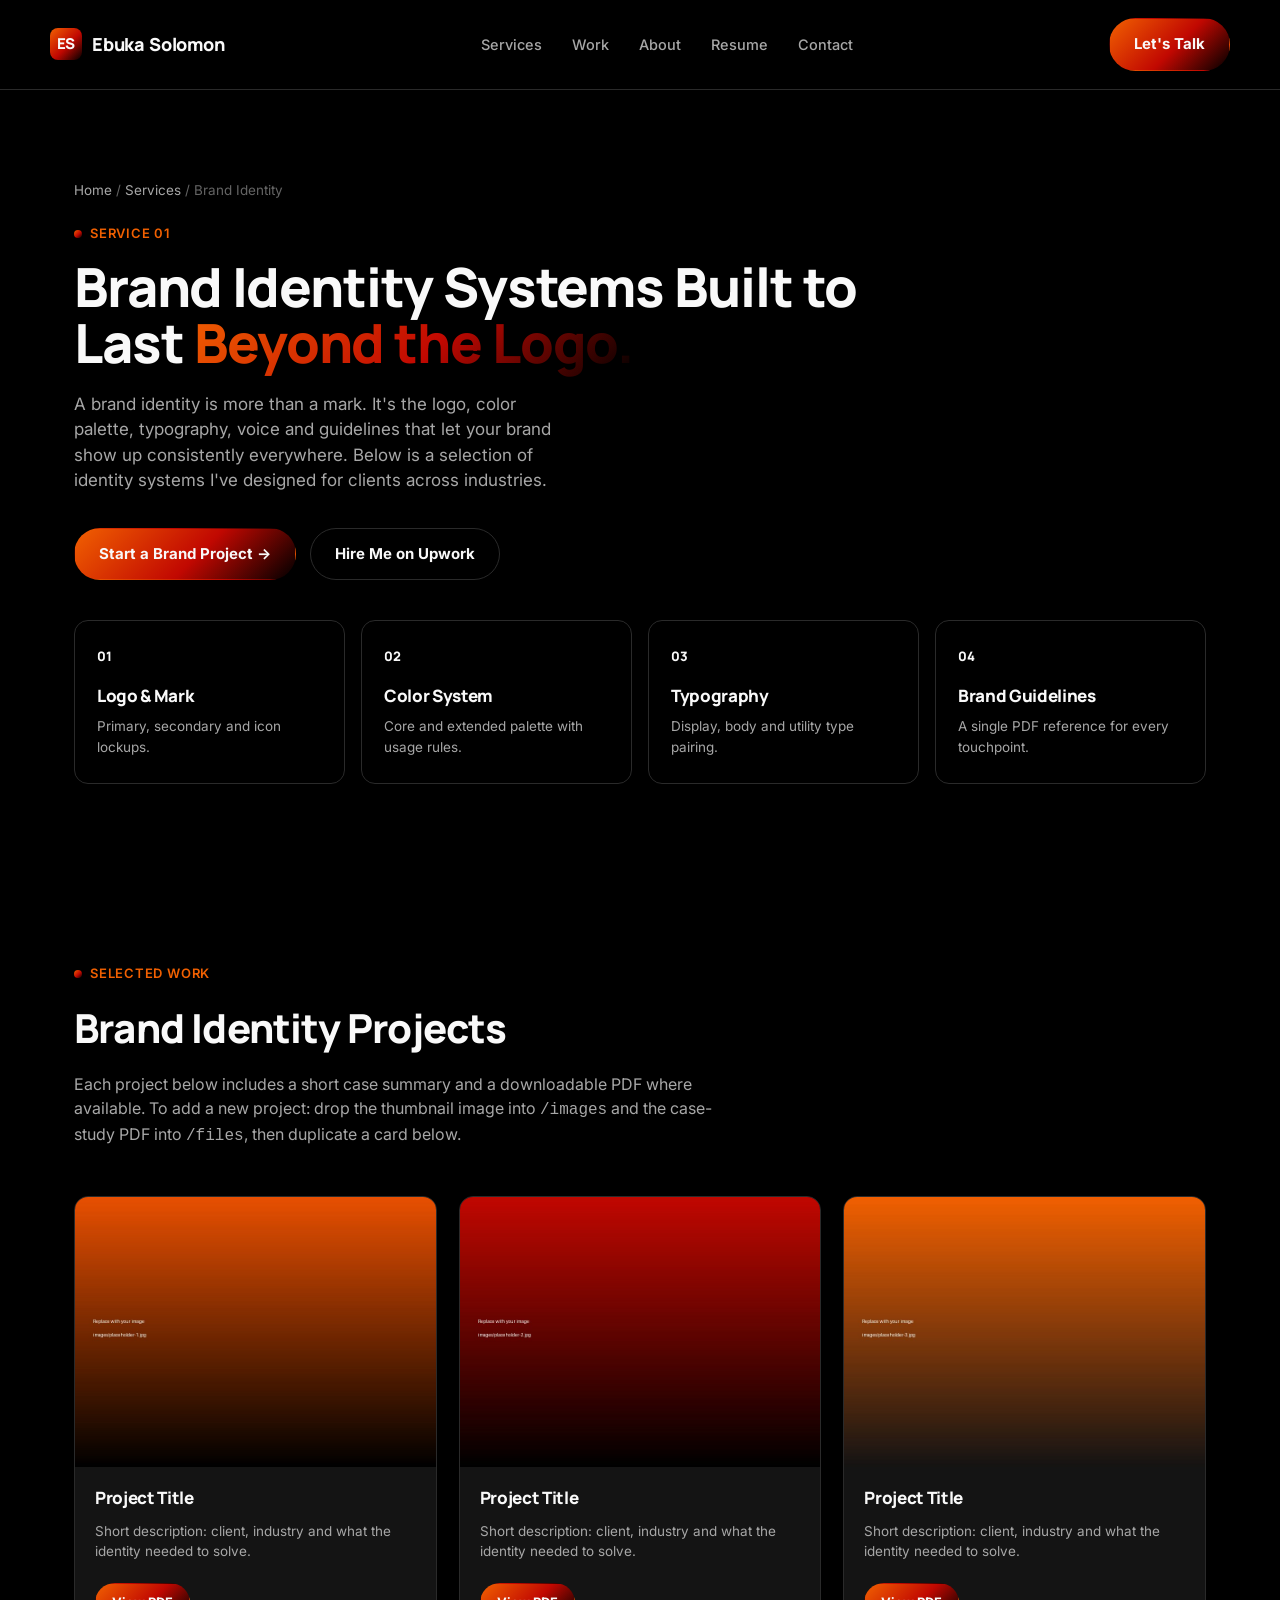
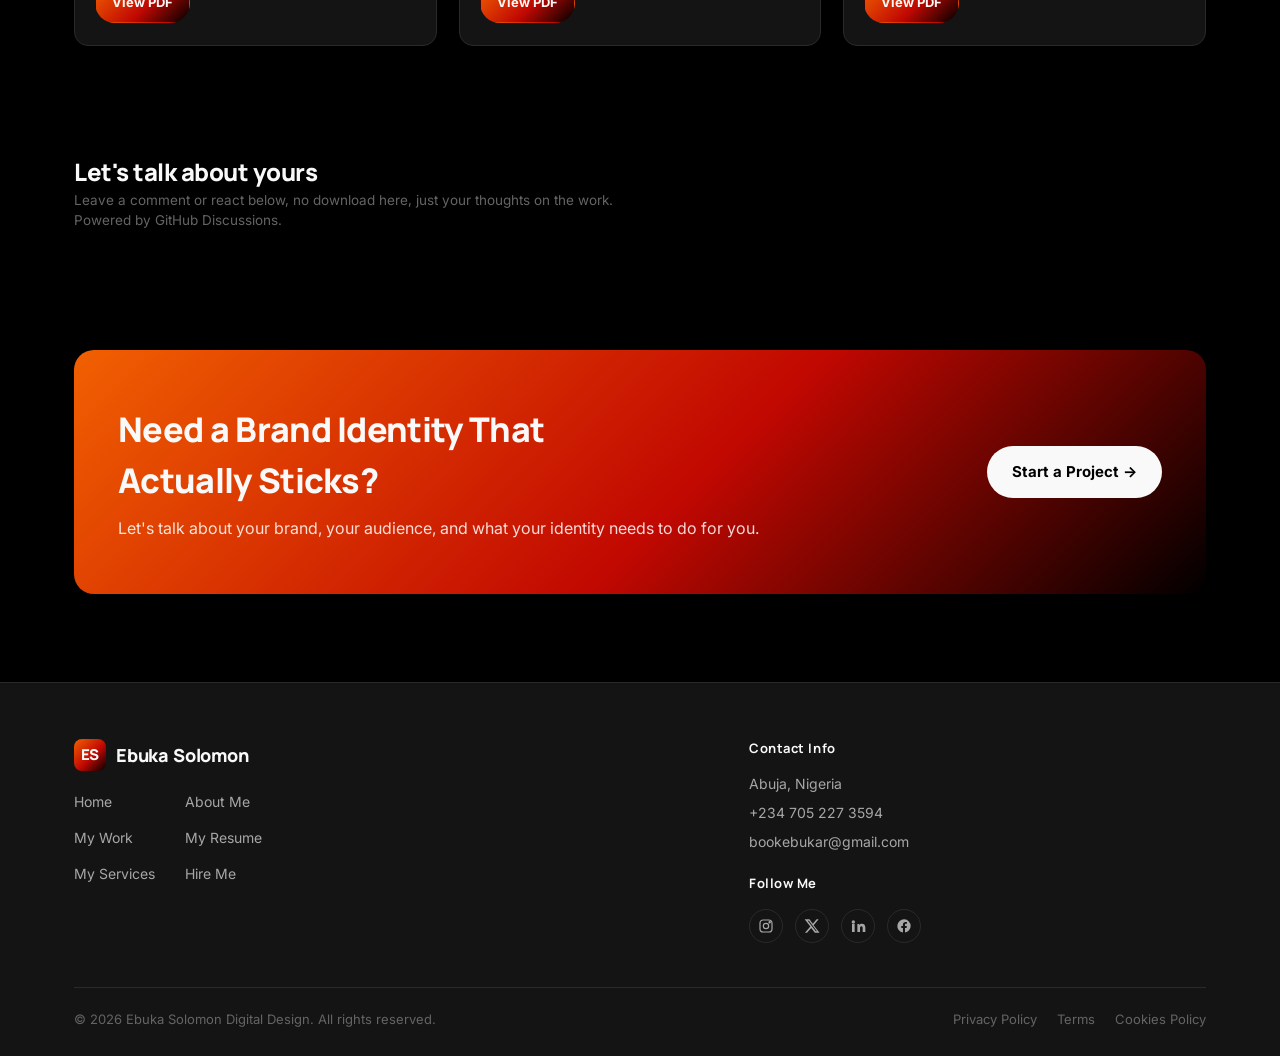
==== commit 4f4dc45e: "Add files via upload" ====
--- a/brand-identity/index.html
+++ b/brand-identity/index.html
@@ -115,8 +115,7 @@
 <!-- COMMENTS & REACTIONS -->
 <section class="comments-section">
   <div class="wrap reveal">
-    <span class="eyebrow">Comments &amp; Reactions</span>
-    <h2>Seen Something You Like?</h2>
+    <h2>Let's talk about yours</h2>
     <p class="comments-note">Leave a comment or react below, no download here, just your thoughts on the work. Powered by GitHub Discussions.</p>
     <script src="https://giscus.app/client.js"
       data-repo="ebukarofficial/ebukasolomon.github.io"
@@ -159,55 +158,37 @@
         <div class="footer-nav-cols">
           <ul class="footer-links">
             <li><a href="../index.html">Home</a></li>
-            <li><a href="../index.html#work">Our Work</a></li>
-            <li><a href="../index.html#services">Services</a></li>
+            <li><a href="../index.html#work">My Work</a></li>
+            <li><a href="../index.html#services">My Services</a></li>
           </ul>
           <ul class="footer-links">
-            <li><a href="../index.html#about">About</a></li>
-            <li><a href="../resume/index.html">Resume</a></li>
-            <li><a href="../index.html#contact">Contact</a></li>
+            <li><a href="../index.html#about">About Me</a></li>
+            <li><a href="../resume/index.html">My Resume</a></li>
+            <li><a href="../index.html#contact">Hire Me</a></li>
           </ul>
         </div>
       </div>
 
       <div class="footer-col">
         <h4>Contact Info</h4>
-        <div class="footer-contact-line">Port Harcourt, Rivers State, Nigeria</div>
+        <div class="footer-contact-line">Abuja, Nigeria</div>
         <div class="footer-contact-line"><a href="tel:+2347052273594">+234 705 227 3594</a></div>
         <div class="footer-contact-line"><a href="mailto:bookebukar@gmail.com">bookebukar@gmail.com</a></div>
-        <h4 style="margin-top:22px;">Follow Us</h4>
+        <h4 style="margin-top:22px;">Follow Me</h4>
         <div class="footer-social">
-          <a href="#" target="_blank" rel="noopener" aria-label="Facebook">
-            <svg viewBox="0 0 24 24" fill="currentColor"><path d="M22 12a10 10 0 1 0-11.6 9.9v-7H7.9V12h2.5V9.8c0-2.5 1.5-3.9 3.8-3.9 1.1 0 2.2.2 2.2.2v2.5h-1.3c-1.2 0-1.6.8-1.6 1.6V12h2.8l-.4 2.9h-2.4v7A10 10 0 0 0 22 12z"/></svg>
-          </a>
-          <a href="#" target="_blank" rel="noopener" aria-label="Instagram">
+          <a href="https://instagram.com/ebukarofficial" target="_blank" rel="noopener" aria-label="Instagram">
             <svg viewBox="0 0 24 24" fill="none" stroke="currentColor" stroke-width="1.8"><rect x="3" y="3" width="18" height="18" rx="5"/><circle cx="12" cy="12" r="4"/><circle cx="17.5" cy="6.5" r="1"/></svg>
           </a>
-          <a href="#" target="_blank" rel="noopener" aria-label="X (Twitter)">
+          <a href="https://x.com/ebukarofficial" target="_blank" rel="noopener" aria-label="X (Twitter)">
             <svg viewBox="0 0 24 24" fill="currentColor"><path d="M18.9 2H22l-7.6 8.7L23.3 22h-7l-5.5-7.1L4.5 22H1.4l8.1-9.3L1 2h7.2l5 6.6L18.9 2zm-1.2 18h1.7L7.4 4H5.6l12.1 16z"/></svg>
           </a>
           <a href="https://www.linkedin.com/in/ebukarofficial/" target="_blank" rel="noopener" aria-label="LinkedIn">
             <svg viewBox="0 0 24 24" fill="currentColor"><path d="M4.98 3.5a2.5 2.5 0 1 1 0 5 2.5 2.5 0 0 1 0-5zM3 9h4v12H3V9zm7 0h3.8v1.7h.05c.53-1 1.83-2.05 3.77-2.05C21.5 8.65 23 11 23 14.8V21h-4v-5.5c0-1.3-.03-3-1.83-3-1.83 0-2.11 1.43-2.11 2.9V21h-4V9z"/></svg>
           </a>
-        </div>
-      </div>
-
-      <div class="footer-col">
-        <h4>Reviewed On Upwork</h4>
-        <div class="footer-stars">★★★★★</div>
-        <a href="https://www.upwork.com/freelancers/ebukasolomon" target="_blank" rel="noopener" class="footer-review-badge">
-          <span class="mark">Up</span>
-          <span class="txt">REVIEW ME ON UPWORK</span>
-        </a>
-      </div>
-
-      <div class="footer-col footer-newsletter">
-        <h4>Newsletter</h4>
-        <p>Get helpful design tips and updates on new work straight to your inbox.</p>
-        <form class="footer-newsletter-form" onsubmit="event.preventDefault(); var e=this.querySelector('input').value; if(e){window.location.href='mailto:bookebukar@gmail.com?subject=Newsletter%20Signup&body=Please%20add%20me%20to%20the%20newsletter%3A%20'+encodeURIComponent(e);}">
-          <input type="email" placeholder="Email" required>
-          <button type="submit" aria-label="Subscribe">→</button>
-        </form>
+          <a href="https://facebook.com/ebukarofficial" target="_blank" rel="noopener" aria-label="Facebook">
+            <svg viewBox="0 0 24 24" fill="currentColor"><path d="M22 12a10 10 0 1 0-11.6 9.9v-7H7.9V12h2.5V9.8c0-2.5 1.5-3.9 3.8-3.9 1.1 0 2.2.2 2.2.2v2.5h-1.3c-1.2 0-1.6.8-1.6 1.6V12h2.8l-.4 2.9h-2.4v7A10 10 0 0 0 22 12z"/></svg>
+          </a>
+        </div>
       </div>
 
     </div>
--- a/css/styles.css
+++ b/css/styles.css
@@ -98,6 +98,8 @@
 .btn-primary:hover { opacity: .92; }
 .btn-outline { border-color: var(--border); color: var(--white); background: transparent; }
 .btn-outline:hover { border-color: var(--orange-bright); }
+.btn-outline-dark { border-color: rgba(0,0,0,0.22); color: var(--black); background: transparent; }
+.btn-outline-dark:hover { border-color: var(--orange); color: var(--orange-deep); }
 .btn-dark { background: var(--white); color: var(--black); }
 
 /* ---------- Header / Nav ---------- */
@@ -516,7 +518,7 @@
 }
 .footer-grid {
   display: grid;
-  grid-template-columns: 1.3fr 1fr 1fr 1.1fr;
+  grid-template-columns: 1.4fr 1fr;
   gap: 36px;
 }
 .footer-col h4 {
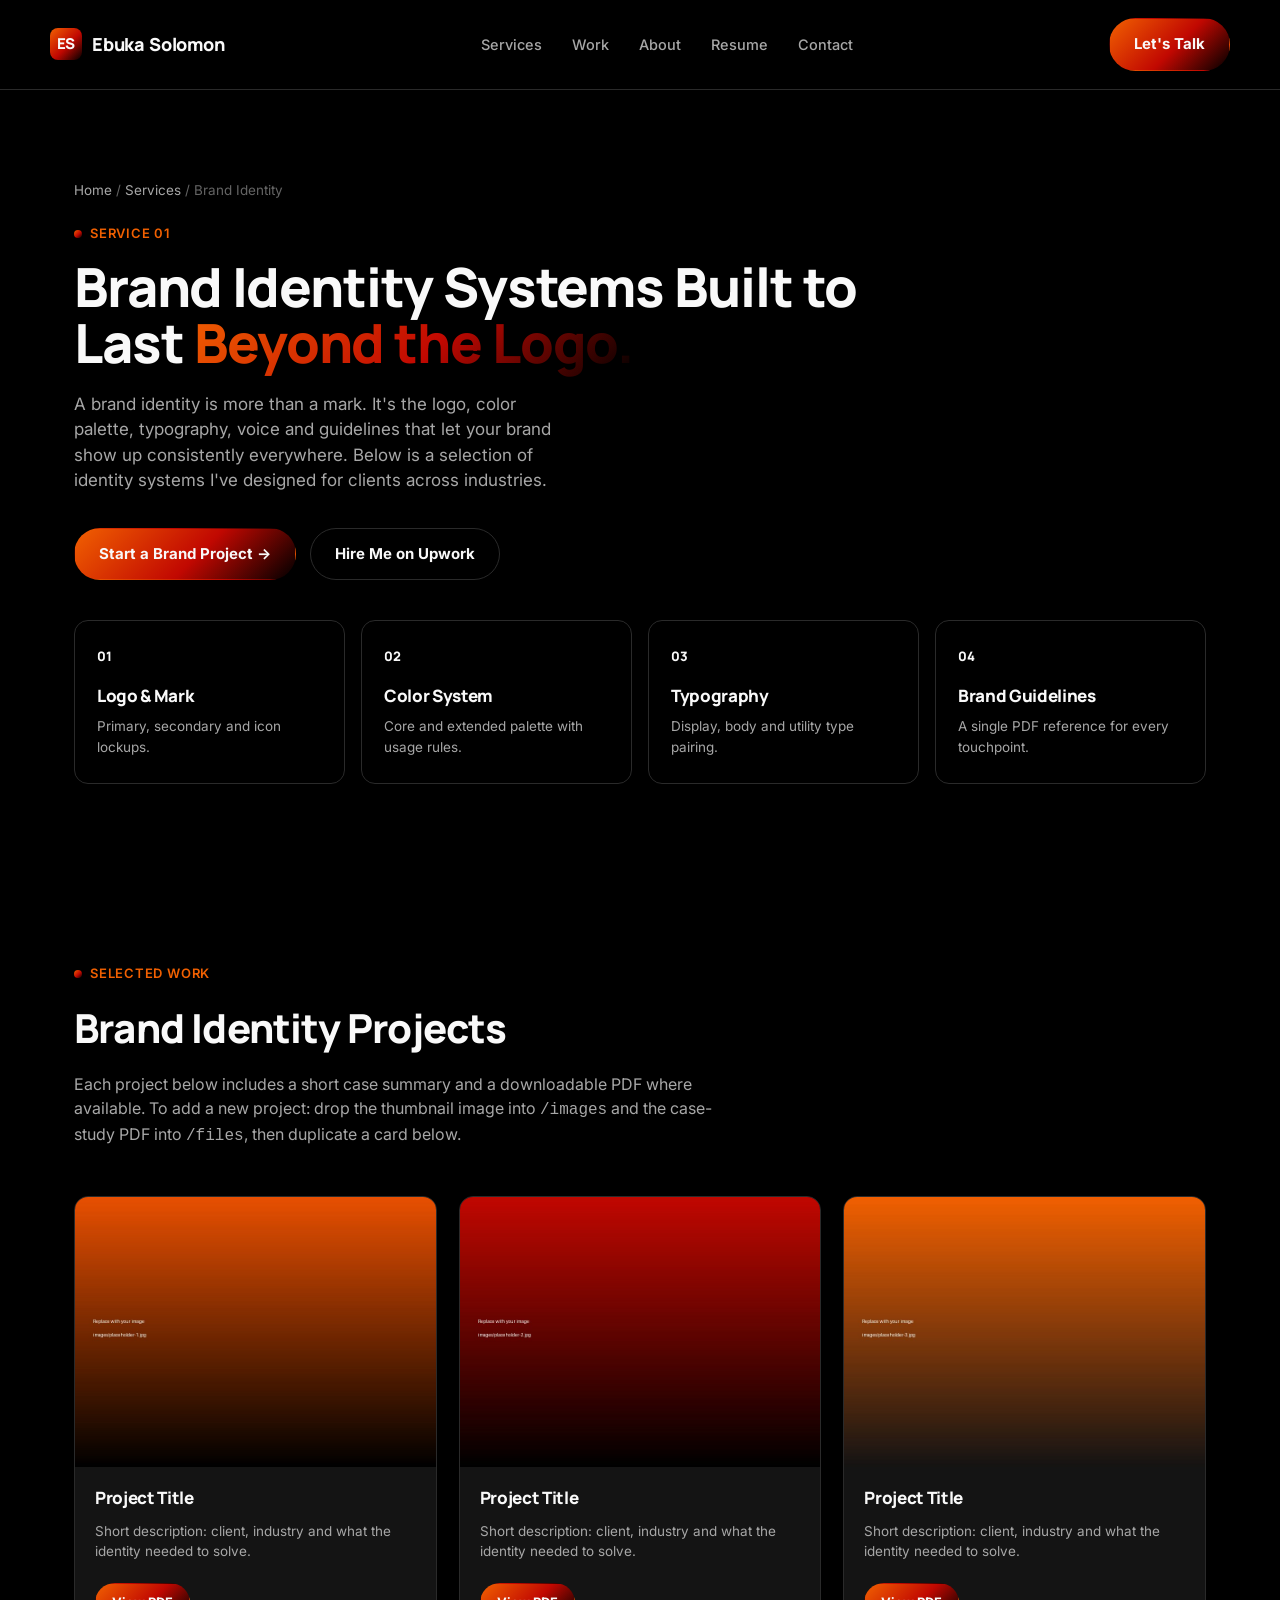
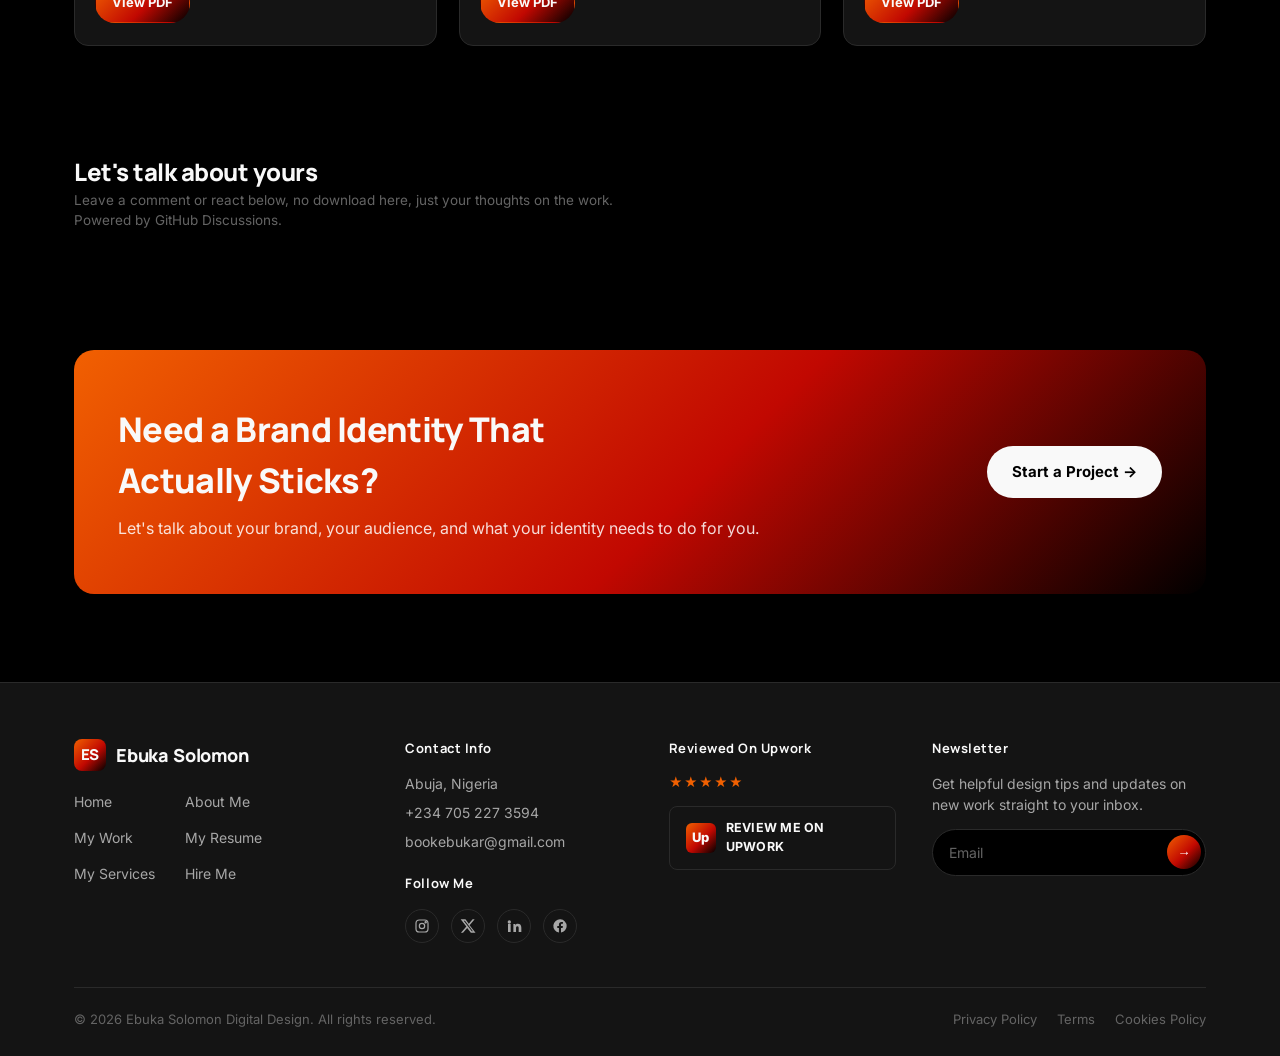
==== commit 20bd9872: "Add files via upload" ====
--- a/brand-identity/index.html
+++ b/brand-identity/index.html
@@ -191,6 +191,24 @@
         </div>
       </div>
 
+      <div class="footer-col">
+        <h4>Reviewed On Upwork</h4>
+        <div class="footer-stars">★★★★★</div>
+        <a href="https://www.upwork.com/freelancers/ebukasolomon" target="_blank" rel="noopener" class="footer-review-badge">
+          <span class="mark">Up</span>
+          <span class="txt">REVIEW ME ON UPWORK</span>
+        </a>
+      </div>
+
+      <div class="footer-col footer-newsletter">
+        <h4>Newsletter</h4>
+        <p>Get helpful design tips and updates on new work straight to your inbox.</p>
+        <form class="footer-newsletter-form" onsubmit="event.preventDefault(); var e=this.querySelector('input').value; if(e){window.location.href='mailto:bookebukar@gmail.com?subject=Newsletter%20Signup&body=Please%20add%20me%20to%20the%20newsletter%3A%20'+encodeURIComponent(e);}">
+          <input type="email" placeholder="Email" required>
+          <button type="submit" aria-label="Subscribe">→</button>
+        </form>
+      </div>
+
     </div>
 
     <div class="footer-bottom">
--- a/css/styles.css
+++ b/css/styles.css
@@ -518,7 +518,7 @@
 }
 .footer-grid {
   display: grid;
-  grid-template-columns: 1.4fr 1fr;
+  grid-template-columns: 1.3fr 1fr 1fr 1.1fr;
   gap: 36px;
 }
 .footer-col h4 {
